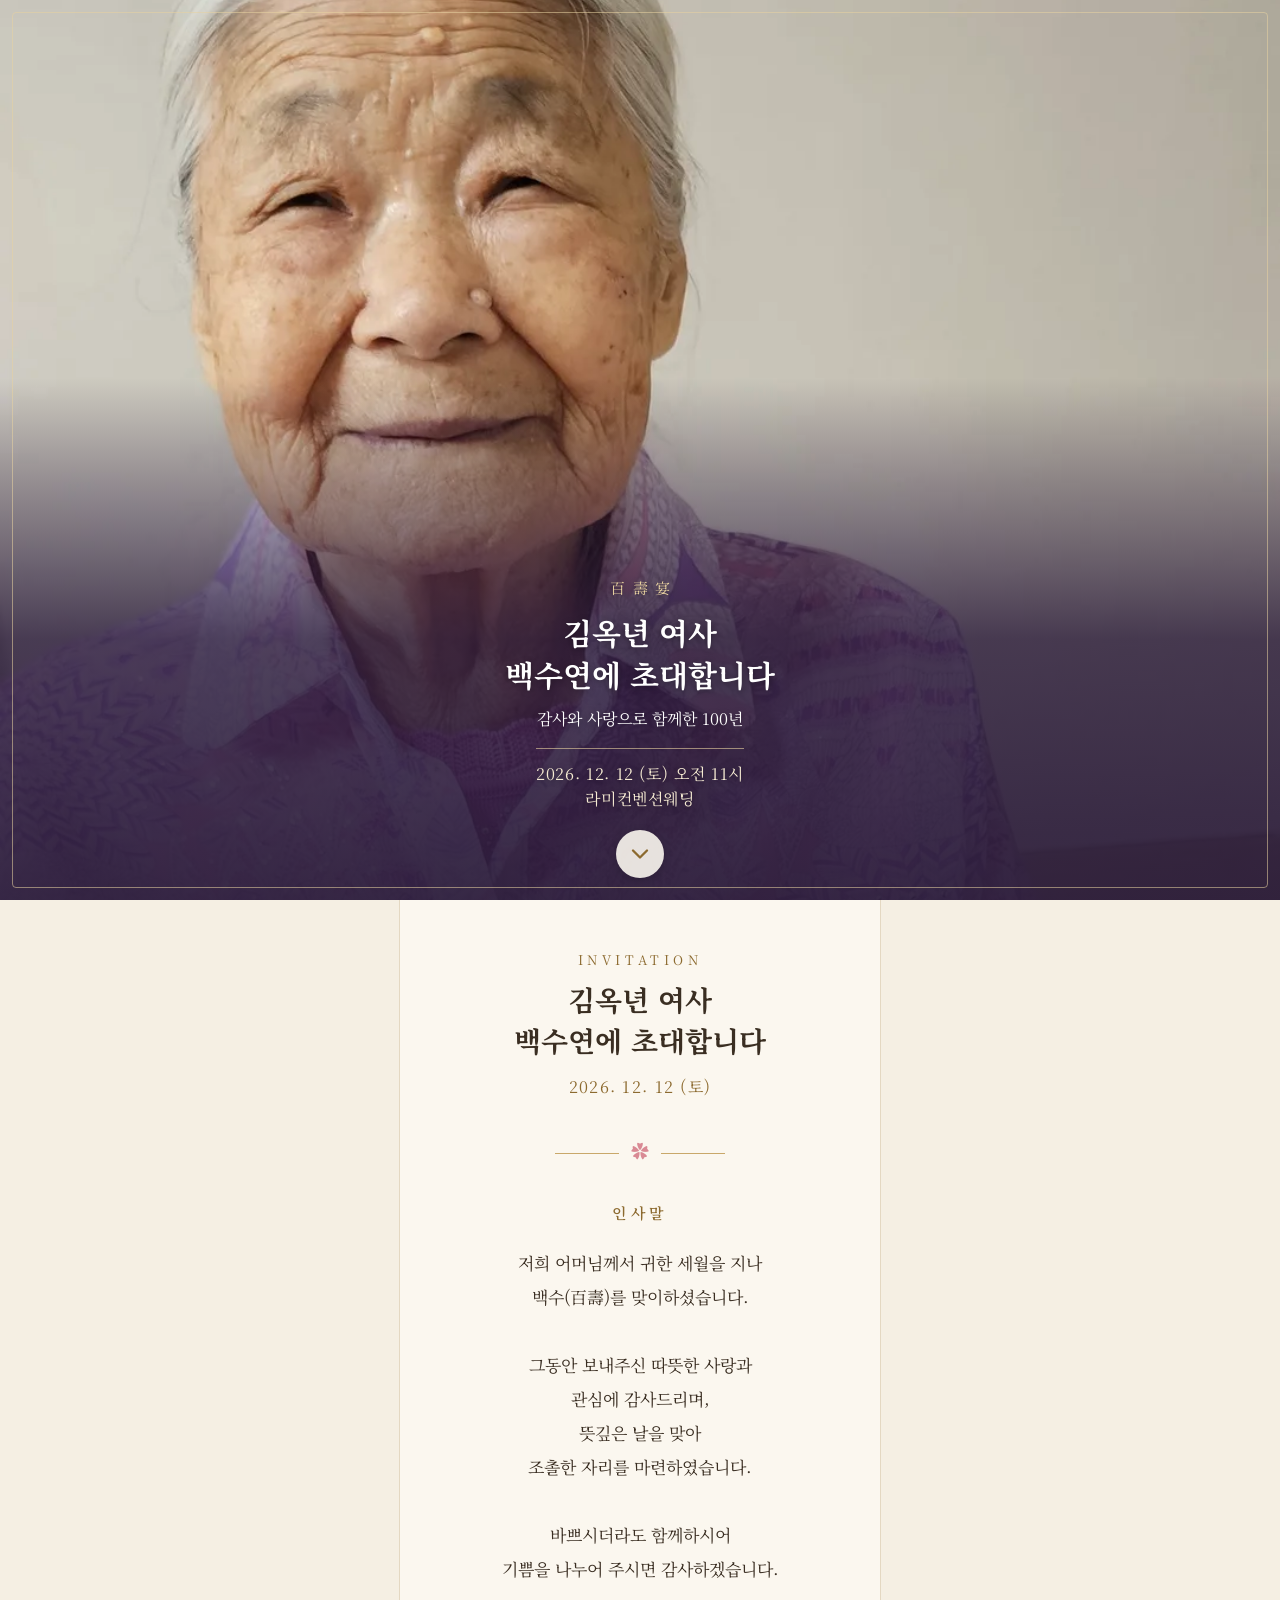
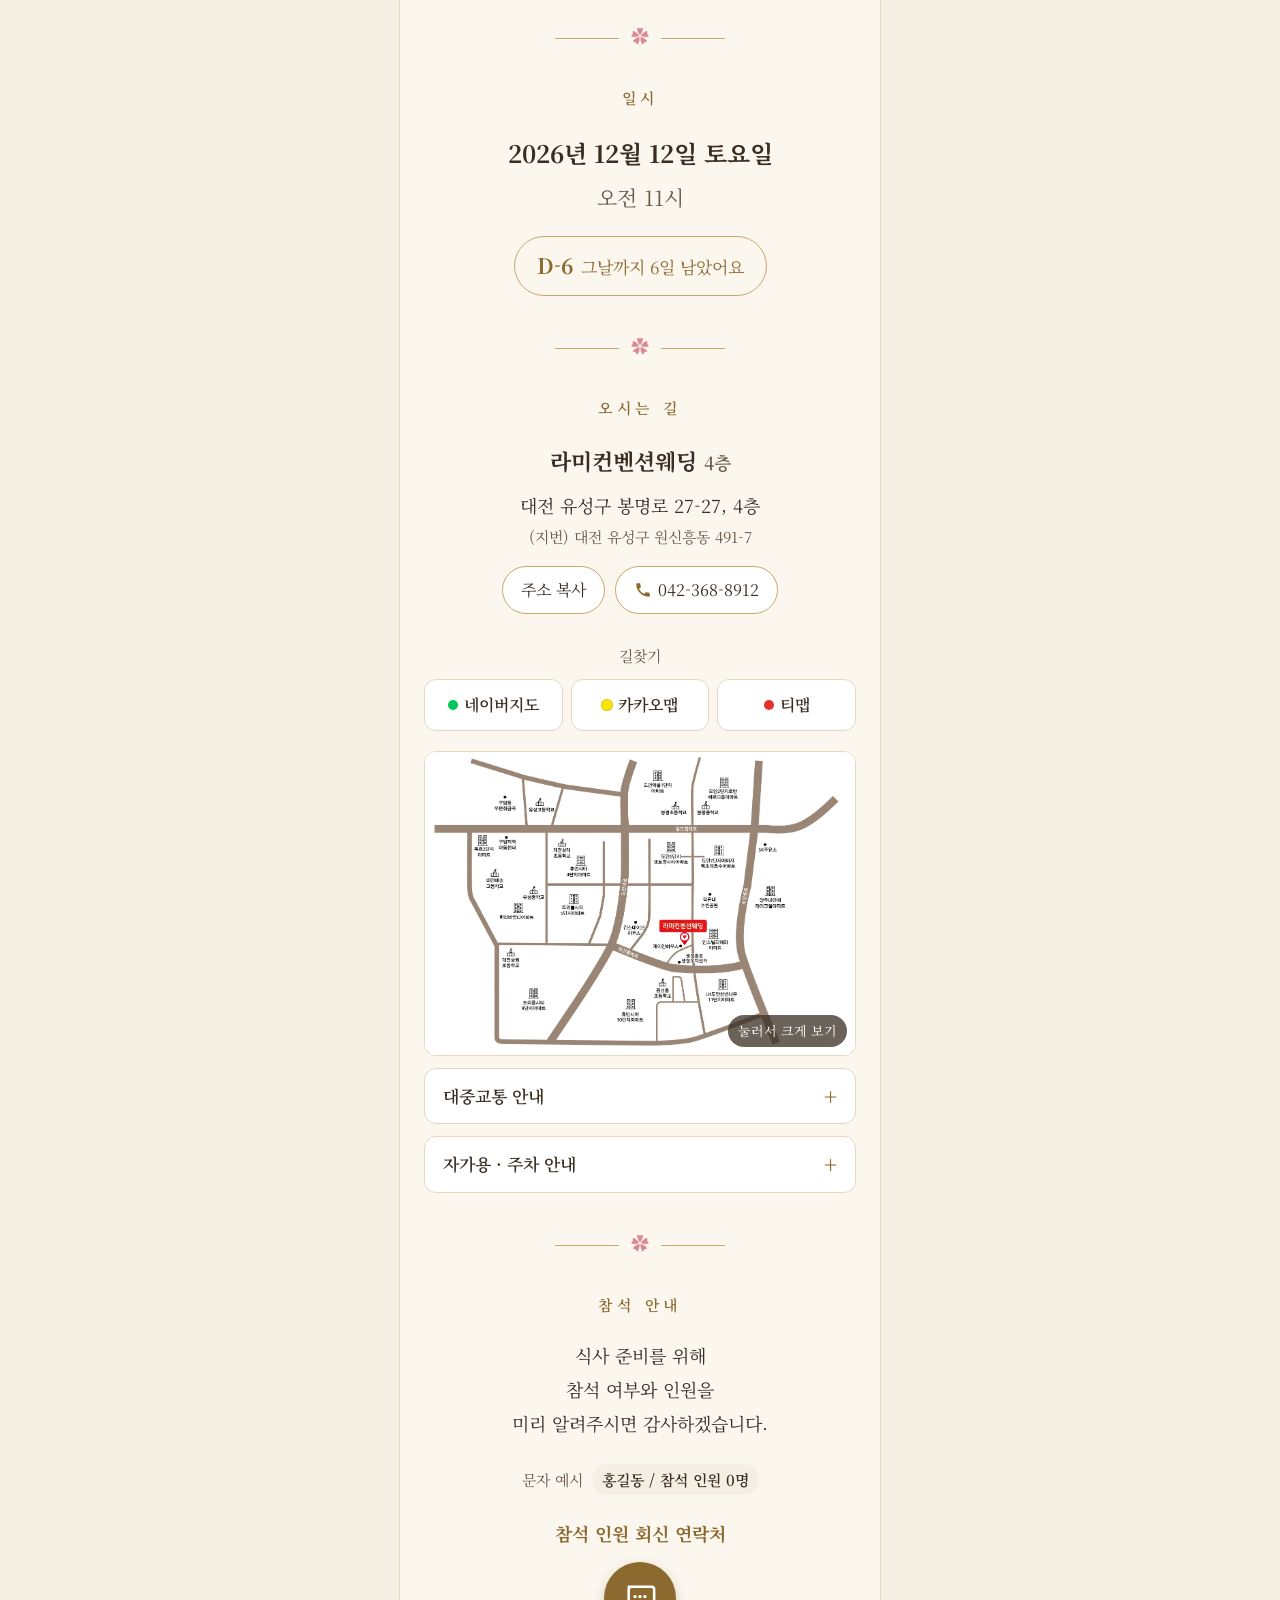
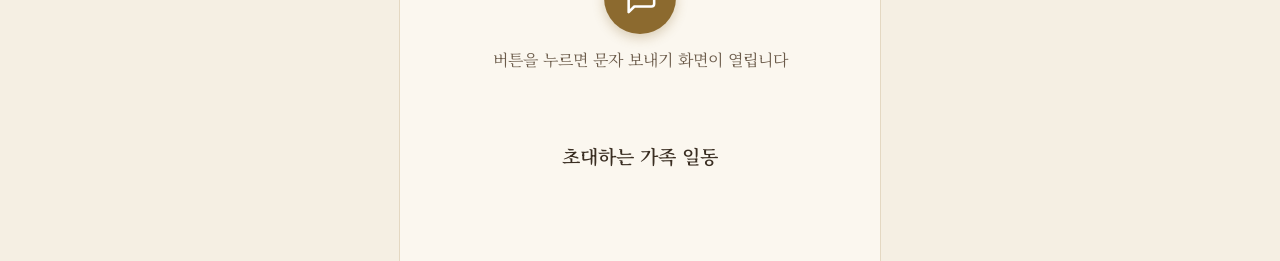
==== v2/index.html @ 25868d31 "V2(표지 교체판)를 v2/ 폴더에 독립 사본으로 추가 새 사진 표지(시안 A: 사진 전체 + 하단 글자), V2 전용 OG 썸네일. 루트(V1) 파일은 변경 없음.  Co-Aut" ====
<!doctype html>
<html lang="ko">
<head>
<meta charset="utf-8">
<meta name="viewport" content="width=device-width, initial-scale=1, viewport-fit=cover">
<title>김옥년 여사 백수연에 초대합니다</title>
<meta name="description" content="2026년 12월 12일(토) 오전 11시 · 대전 라미컨벤션웨딩">
<meta name="robots" content="noindex, nofollow">
<meta name="theme-color" content="#F5EFE3">
<meta property="og:type" content="website">
<meta property="og:title" content="김옥년 여사 백수연에 초대합니다">
<meta property="og:description" content="2026년 12월 12일(토) 오전 11시 · 대전 라미컨벤션웨딩">
<meta property="og:image" content="https://yjmmsk.github.io/Kim-100/v2/images/og.jpg">
<meta property="og:image:width" content="1200">
<meta property="og:image:height" content="630">
<meta property="og:url" content="https://yjmmsk.github.io/Kim-100/v2/">
<meta property="og:locale" content="ko_KR">
<meta name="twitter:card" content="summary_large_image">
<link rel="icon" type="image/png" href="images/favicon.png">
<link rel="apple-touch-icon" href="images/apple-touch-icon.png">
<link rel="preload" as="image" href="images/cover.webp" type="image/webp">
<link rel="preconnect" href="https://fonts.googleapis.com">
<link rel="preconnect" href="https://fonts.gstatic.com" crossorigin>
<link rel="stylesheet" href="https://fonts.googleapis.com/css2?family=Noto+Serif+KR:wght@400;600;700&display=swap">
<link rel="stylesheet" href="style.css?v=20261028v2a">
</head>
<body>

<header class="cover cover--a" aria-label="백수연 초대 표지">
  <div class="cover-photo">
    <picture>
      <source srcset="images/cover.webp" type="image/webp">
      <img class="cover-img" src="images/cover.jpg" width="1080" height="2100"
           alt="연보라 블라우스를 입고 환하게 웃고 계신 김옥년 여사">
    </picture>
  </div>
  <div class="cover-shade" aria-hidden="true"></div>
  <div class="cover-text">
    <p class="cover-eyebrow">百壽宴</p>
    <p class="cover-title">김옥년 여사<br>백수연에 초대합니다</p>
    <p class="cover-sub">감사와 사랑으로 함께한 100년</p>
    <p class="cover-date">2026. 12. 12 (토) 오전 11시<br>라미컨벤션웨딩</p>
  </div>
  <a class="scroll-hint" href="#main" aria-label="초대장 내용 보기">
    <svg viewBox="0 0 24 24" width="28" height="28" aria-hidden="true"><path d="M6 9l6 6 6-6" fill="none" stroke="currentColor" stroke-width="2" stroke-linecap="round" stroke-linejoin="round"/></svg>
  </a>
</header>

<main id="main" class="card">

  <section class="sec title-sec reveal">
    <p class="eyebrow">INVITATION</p>
    <h1>김옥년 여사<br>백수연에 초대합니다</h1>
    <p class="small-date">2026. 12. 12 (토)</p>
  </section>

  <div class="ornament" aria-hidden="true">✿</div>

  <section class="sec reveal" aria-labelledby="greet-h">
    <h2 id="greet-h" class="label">인사말</h2>
    <p class="greeting">
      저희 어머님께서 귀한 세월을 지나<br>
      백수(百壽)를 맞이하셨습니다.<br><br>
      그동안 보내주신 따뜻한 사랑과<br>
      관심에 감사드리며,<br>
      뜻깊은 날을 맞아<br>
      조촐한 자리를 마련하였습니다.<br><br>
      바쁘시더라도 함께하시어<br>
      기쁨을 나누어 주시면 감사하겠습니다.
    </p>
  </section>

  <div class="ornament" aria-hidden="true">✿</div>

  <section class="sec reveal" aria-labelledby="date-h">
    <h2 id="date-h" class="label">일시</h2>
    <p class="big-date">2026년 12월 12일 토요일</p>
    <p class="big-time">오전 11시</p>
    <p class="dday" id="dday" aria-live="polite"></p>
  </section>

  <div class="ornament" aria-hidden="true">✿</div>

  <section class="sec reveal" aria-labelledby="loc-h">
    <h2 id="loc-h" class="label">오시는 길</h2>
    <p class="venue">라미컨벤션웨딩 <span>4층</span></p>
    <p class="addr">대전 유성구 봉명로 27-27, 4층</p>
    <p class="addr-sub">(지번) 대전 유성구 원신흥동 491-7</p>
    <div class="row">
      <button type="button" class="chip" id="copy-addr">주소 복사</button>
      <a class="chip" href="tel:0423688912" aria-label="행사장 전화 042-368-8912">
        <svg viewBox="0 0 24 24" width="18" height="18" aria-hidden="true"><path d="M6.6 10.8a15.1 15.1 0 006.6 6.6l2.2-2.2a1 1 0 011-.25 11.4 11.4 0 003.6.57 1 1 0 011 1V20a1 1 0 01-1 1A17 17 0 013 4a1 1 0 011-1h3.5a1 1 0 011 1c0 1.25.2 2.45.57 3.57a1 1 0 01-.25 1l-2.2 2.2z" fill="currentColor"/></svg>
        042-368-8912
      </a>
    </div>

    <p class="sub-label">길찾기</p>
    <div class="maps">
      <a class="map-btn naver" href="https://map.naver.com/p/search/%EB%9D%BC%EB%AF%B8%EC%BB%A8%EB%B2%A4%EC%85%98%EC%9B%A8%EB%94%A9" target="_blank" rel="noopener">네이버지도</a>
      <a class="map-btn kakao" href="https://map.kakao.com/link/search/%EB%9D%BC%EB%AF%B8%EC%BB%A8%EB%B2%A4%EC%85%98%EC%9B%A8%EB%94%A9" target="_blank" rel="noopener">카카오맵</a>
      <a class="map-btn tmap" id="tmap" href="https://www.tmap.co.kr/" target="_blank" rel="noopener">티맵</a>
    </div>

    <a class="map-img" href="images/map.png" target="_blank" rel="noopener" aria-label="약도 크게 보기">
      <picture>
        <source srcset="images/map.webp" type="image/webp">
        <img src="images/map.png" width="1261" height="887" loading="lazy"
             alt="약도. 라미컨벤션웨딩은 원신흥북로와 도안대로 사이, 원신흥동 행정복지센터 위쪽, 인스빌리베라아파트 서쪽에 있습니다.">
      </picture>
      <span class="zoom-tip">눌러서 크게 보기</span>
    </a>

    <details class="acc">
      <summary>대중교통 안내</summary>
      <dl>
        <dt>지하철</dt>
        <dd>유성온천역 6번 출구 하차 후 택시(약 10분) 또는 114번 버스 → 신안인스빌리베라 하차</dd>
        <dt>버스</dt>
        <dd>114번: 신안인스빌리베라아파트 앞 하차</dd>
        <dd>급행3번: 신안인스빌리베라아파트 뒤편 하차 후 도안8단지와 11단지 사이로 걸어서 사거리에서 우회전</dd>
        <dt>건물 찾기</dt>
        <dd>1층에 투썸플레이스 카페가 있는 건물 4층</dd>
      </dl>
    </details>

    <details class="acc">
      <summary>자가용 · 주차 안내</summary>
      <dl>
        <dt>자가용</dt>
        <dd>유성IC에서 약 10분. 내비게이션에서 “라미컨벤션웨딩” 검색</dd>
        <dt>주차</dt>
        <dd>① 원신흥동 행정복지센터 주차장 (주말 무료, 평일 1일 3,600원)</dd>
        <dd>② 봉명우리 주차장 (봉명동 1048) · 셔틀버스 운영, 3시간 무료</dd>
        <dd>③ 건물 지하주차장 (협소)</dd>
        <dd>④ 홀 건물 앞 도로 지면 주차 가능</dd>
        <dd>⑤ 봉명서로 20번길 주택가 도로에 주차 후 천변 쪽 돌다리를 건너면 바로 웨딩홀</dd>
      </dl>
    </details>
  </section>

  <div class="ornament" aria-hidden="true">✿</div>

  <section class="sec reveal" aria-labelledby="rsvp-h">
    <h2 id="rsvp-h" class="label">참석 안내</h2>
    <p class="rsvp">식사 준비를 위해<br>참석 여부와 인원을<br>미리 알려주시면 감사하겠습니다.</p>
    <p class="sms-example">문자 예시 <span>홍길동 / 참석 인원 0명</span></p>
    <p class="sms-label">참석 인원 회신 연락처</p>
    <a class="sms" href="sms:01034196019" aria-label="문자 보내기 010-3419-6019">
      <svg viewBox="0 0 24 24" width="34" height="34" aria-hidden="true"><path d="M4 4h16a2 2 0 012 2v10a2 2 0 01-2 2H8l-4 4V6a2 2 0 012-2z" fill="none" stroke="currentColor" stroke-width="1.8" stroke-linejoin="round"/><circle cx="8.5" cy="11" r="1.2" fill="currentColor"/><circle cx="12" cy="11" r="1.2" fill="currentColor"/><circle cx="15.5" cy="11" r="1.2" fill="currentColor"/></svg>
    </a>
    <p class="sms-tip">버튼을 누르면 문자 보내기 화면이 열립니다</p>
  </section>

  <footer class="sec closing reveal">
    <p>초대하는 가족 일동</p>
  </footer>
</main>

<div class="toast" id="toast" role="status" aria-live="polite"></div>
<script src="main.js?v=20261028v2a"></script>
</body>
</html>
---- v2/style.css ----
:root {
  --paper: #F5EFE3;
  --card: #FBF7EF;
  --ink: #3A2E22;
  --muted: #6B5B4A;
  --gold: #8C6A2F;
  --gold-soft: #C9A86A;
  --line: #E4D8C2;
  --blossom: #D98A94;
}

* { box-sizing: border-box; }
html { scroll-behavior: smooth; -webkit-text-size-adjust: 100%; }
body {
  margin: 0;
  background: var(--paper);
  color: var(--ink);
  font-family: "Noto Serif KR", "Nanum Myeongjo", "AppleMyungjo", serif;
  font-size: 17px;
  line-height: 1.8;
  word-break: keep-all;
  overflow-wrap: break-word;
}
img { display: block; max-width: 100%; height: auto; }
a { color: inherit; }

/* 첫 화면(V2): 실사 사진을 화면 가득(cover), 기준점은 얼굴. 글자는 HTML로 사진 위에 올림
   높이는 처음 열린 화면 높이(--cover-h)로 고정해 인앱 브라우저 바가 숨어도 움직이지 않게 함 */
.cover {
  position: relative;
  height: 100vh;
  height: 100svh;
  height: var(--cover-h, 100svh);
  overflow: hidden;
  background: #2B2038;
}
.cover-photo, .cover-photo picture, .cover-img { position: absolute; inset: 0; width: 100%; height: 100%; }
.cover-img { object-fit: cover; object-position: 33% 18%; }
.cover::after {
  content: ""; position: absolute; inset: 12px; pointer-events: none;
  border: 1px solid rgba(232, 210, 160, 0.55); border-radius: 4px;
}
.cover-text { position: absolute; left: 0; right: 0; padding: 0 28px; text-align: center; }
.cover-text p { margin: 0; }
.cover-eyebrow { font-size: 15px; letter-spacing: 0.5em; padding-left: 0.5em; }
.cover-title { margin-top: 10px !important; font-size: 30px; line-height: 1.4; font-weight: 700; }
.cover-sub { margin-top: 10px !important; font-size: 16px; }
.cover-date {
  margin-top: 14px !important; padding-top: 12px;
  font-size: 16px; line-height: 1.6; letter-spacing: 0.04em;
  border-top: 1px solid currentColor; border-top-color: rgba(232, 210, 160, 0.6);
  display: inline-block; min-width: 200px;
}

/* 시안 A: 글자 하단, 보랏빛 그라데이션 위 흰 글씨 */
.cover--a .cover-shade {
  position: absolute; left: 0; right: 0; bottom: 0; height: 58%;
  background: linear-gradient(to top, rgba(43, 28, 58, 0.94) 0%, rgba(43, 28, 58, 0.82) 50%, rgba(43, 28, 58, 0.35) 80%, rgba(43, 28, 58, 0) 100%);
}
.cover--a .cover-text { bottom: calc(86px + env(safe-area-inset-bottom)); color: #fff; text-shadow: 0 1px 6px rgba(0, 0, 0, 0.35); }
.cover--a .cover-eyebrow { color: #E8D2A0; }
.cover--a .cover-date { color: #F6EBD3; }

/* 시안 B: 글자 상단(미색 바탕), 사진은 그 아래 남은 공간을 채움 */
.cover--b { display: flex; flex-direction: column; background: var(--paper); }
.cover--b .cover-text { position: relative; order: -1; flex: none; padding-top: calc(40px + env(safe-area-inset-top)); padding-bottom: 18px; color: var(--ink); }
.cover--b .cover-photo { position: relative; flex: 1; min-height: 0; }
.cover--b .cover-img { object-position: 33% 12%; }
.cover--b .cover-shade { display: none; }
.cover--b .cover-photo::before {
  content: ""; position: absolute; left: 0; right: 0; top: 0; height: 90px; z-index: 1;
  background: linear-gradient(to bottom, var(--paper), rgba(245, 239, 227, 0));
}
.cover--b .cover-eyebrow { color: var(--gold); }
.cover--b .cover-date { color: var(--gold); border-top-color: var(--gold-soft); }
.cover--b::after { border-color: rgba(140, 106, 47, 0.45); }

.scroll-hint {
  position: absolute; left: 50%; bottom: calc(22px + env(safe-area-inset-bottom));
  margin-left: -24px;
  width: 48px; height: 48px;
  display: grid; place-items: center;
  border-radius: 50%;
  background: rgba(251, 247, 239, 0.9);
  color: var(--gold);
  box-shadow: 0 2px 8px rgba(0, 0, 0, 0.2);
  animation: bob 2s ease-in-out infinite;
}
@keyframes bob { 50% { transform: translateY(6px); } }

/* 본문 */
.card {
  max-width: 480px;
  margin: 0 auto;
  background: var(--card);
  padding: 8px 24px calc(48px + env(safe-area-inset-bottom));
  box-shadow: 0 0 0 1px var(--line);
}
.sec { padding: 40px 0; text-align: center; }
.eyebrow { margin: 0 0 8px; letter-spacing: 0.35em; font-size: 13px; color: var(--gold); }
h1 { margin: 0; font-size: 28px; line-height: 1.45; font-weight: 700; }
.small-date { margin: 12px 0 0; font-size: 16px; color: var(--gold); letter-spacing: 0.08em; }
.label {
  margin: 0 0 20px;
  font-size: 15px;
  font-weight: 600;
  letter-spacing: 0.3em;
  color: var(--gold);
}
.ornament { text-align: center; color: var(--blossom); font-size: 18px; line-height: 1; }
.ornament::before, .ornament::after {
  content: ""; display: inline-block; width: 64px; height: 1px;
  background: var(--gold-soft); vertical-align: middle; margin: 0 12px;
}
.greeting { margin: 0; font-size: 17px; line-height: 2; }

.big-date { margin: 0; font-size: 24px; font-weight: 700; }
.big-time { margin: 4px 0 20px; font-size: 21px; color: var(--muted); }
.dday {
  display: inline-block;
  margin: 0;
  padding: 10px 22px;
  border: 1.5px solid var(--gold-soft);
  border-radius: 999px;
  font-size: 17px;
  color: var(--gold);
  min-height: 1.8em;
}
.dday:empty { display: none; }
.dday b { font-size: 21px; margin-right: 8px; }

.venue { margin: 0; font-size: 22px; font-weight: 700; }
.venue span { font-size: 18px; font-weight: 600; color: var(--muted); }
.addr { margin: 8px 0 0; font-size: 18px; }
.addr-sub { margin: 2px 0 0; font-size: 15px; color: var(--muted); }
.row { display: flex; gap: 10px; justify-content: center; flex-wrap: wrap; margin-top: 16px; }
.chip {
  display: inline-flex; align-items: center; gap: 6px;
  min-height: 48px; padding: 0 18px;
  border: 1.5px solid var(--gold-soft); border-radius: 999px;
  background: #fff; color: var(--ink);
  font: inherit; font-size: 16px; text-decoration: none; cursor: pointer;
}
.chip svg { color: var(--gold); }
.sub-label { margin: 28px 0 10px; font-size: 15px; color: var(--muted); }
.maps { display: grid; grid-template-columns: repeat(3, 1fr); gap: 8px; }
.map-btn {
  display: flex; align-items: center; justify-content: center;
  min-height: 52px; border-radius: 12px;
  font-size: 16px; font-weight: 600; text-decoration: none;
  border: 1.5px solid var(--line); background: #fff;
}
.map-btn::before { content: ""; width: 10px; height: 10px; border-radius: 50%; margin-right: 6px; }
.map-btn.naver::before { background: #03C75A; }
.map-btn.kakao::before { background: #FEE500; box-shadow: 0 0 0 1px #d8c300; }
.map-btn.tmap::before { background: #E6302B; }

.map-img {
  position: relative; display: block; margin-top: 20px;
  border: 1px solid var(--line); border-radius: 12px; overflow: hidden; background: #fff;
}
.zoom-tip {
  position: absolute; right: 8px; bottom: 8px;
  padding: 4px 10px; border-radius: 999px;
  background: rgba(58, 46, 34, 0.75); color: #fff; font-size: 13px;
}

.acc {
  margin-top: 12px; text-align: left;
  border: 1px solid var(--line); border-radius: 12px; background: #fff;
}
.acc summary {
  list-style: none; cursor: pointer;
  min-height: 52px; padding: 12px 44px 12px 18px; position: relative;
  font-size: 17px; font-weight: 600;
}
.acc summary::-webkit-details-marker { display: none; }
.acc summary::after {
  content: "+"; position: absolute; right: 18px; top: 50%;
  transform: translateY(-50%); font-size: 22px; color: var(--gold);
}
.acc[open] summary::after { content: "−"; }
.acc dl { margin: 0; padding: 0 18px 16px; }
.acc dt { margin-top: 12px; font-weight: 700; color: var(--gold); font-size: 16px; }
.acc dd { margin: 4px 0 0; font-size: 16px; line-height: 1.7; }

.rsvp { margin: 0 0 24px; font-size: 18px; line-height: 1.9; }
.sms {
  display: inline-grid; place-items: center;
  width: 72px; height: 72px; border-radius: 50%;
  background: var(--gold); color: #fff;
  box-shadow: 0 4px 12px rgba(140, 106, 47, 0.3);
}
.sms-label { margin: 0 0 12px; font-size: 18px; font-weight: 700; color: var(--gold); }
.sms-tip { margin: 12px 0 0; font-size: 16px; color: var(--muted); }
.sms-example { margin: 0 0 22px; font-size: 15px; color: var(--muted); }
.sms-example span {
  display: inline-block; margin-left: 4px; padding: 2px 10px;
  border-radius: 999px; background: var(--paper);
  color: var(--ink); font-weight: 600;
}
.sms:active, .chip:active, .map-btn:active { transform: scale(0.97); }

.closing { padding-top: 24px; }
.closing p { margin: 0; font-size: 19px; font-weight: 600; }

a:focus-visible, button:focus-visible, summary:focus-visible { outline: 3px solid var(--gold); outline-offset: 3px; }

.toast {
  position: fixed; left: 50%; bottom: calc(24px + env(safe-area-inset-bottom));
  transform: translate(-50%, 20px);
  padding: 10px 20px; border-radius: 999px;
  background: rgba(58, 46, 34, 0.9); color: #fff; font-size: 15px;
  opacity: 0; pointer-events: none; transition: opacity .25s, transform .25s;
}
.toast.show { opacity: 1; transform: translate(-50%, 0); }

.js .reveal { opacity: 0; transform: translateY(16px); transition: opacity .8s ease, transform .8s ease; }
.js .reveal.in { opacity: 1; transform: none; }

@media (prefers-reduced-motion: reduce) {
  html { scroll-behavior: auto; }
  .scroll-hint { animation: none; }
  .js .reveal { opacity: 1; transform: none; transition: none; }
}
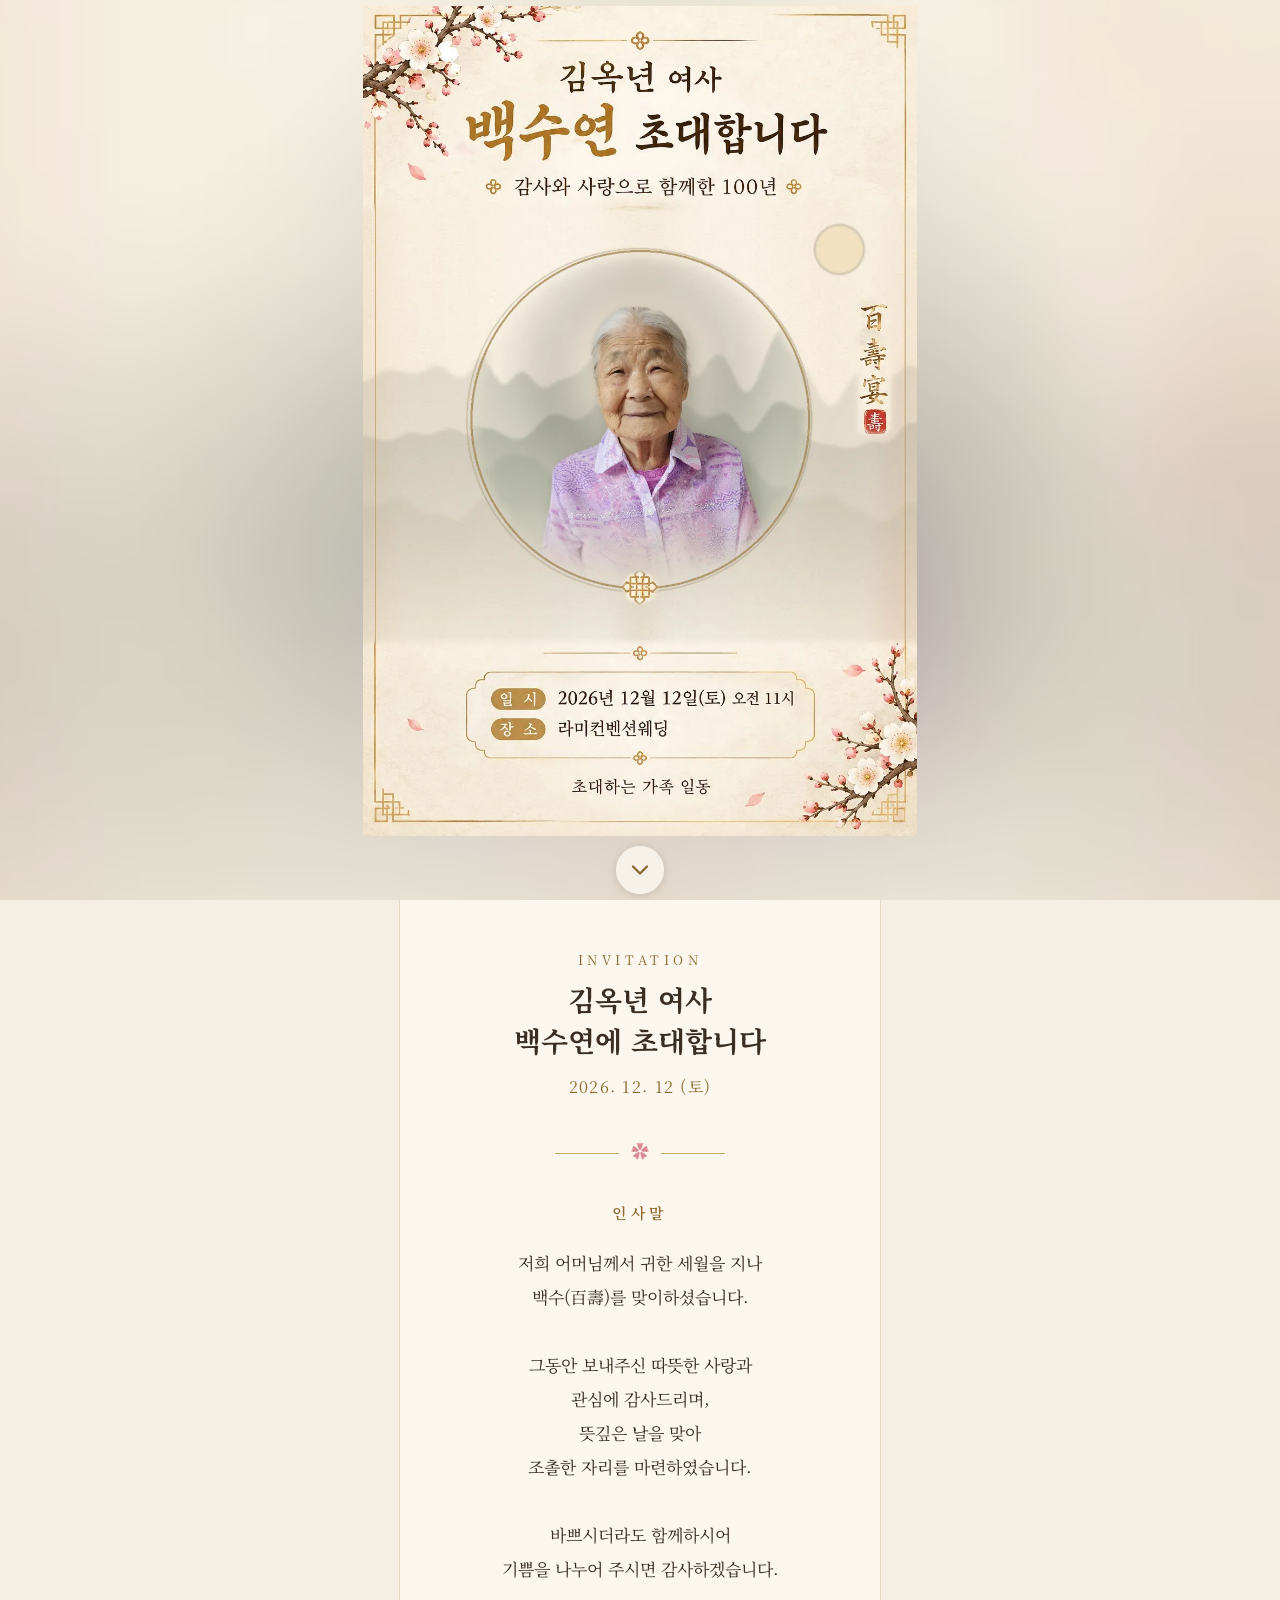
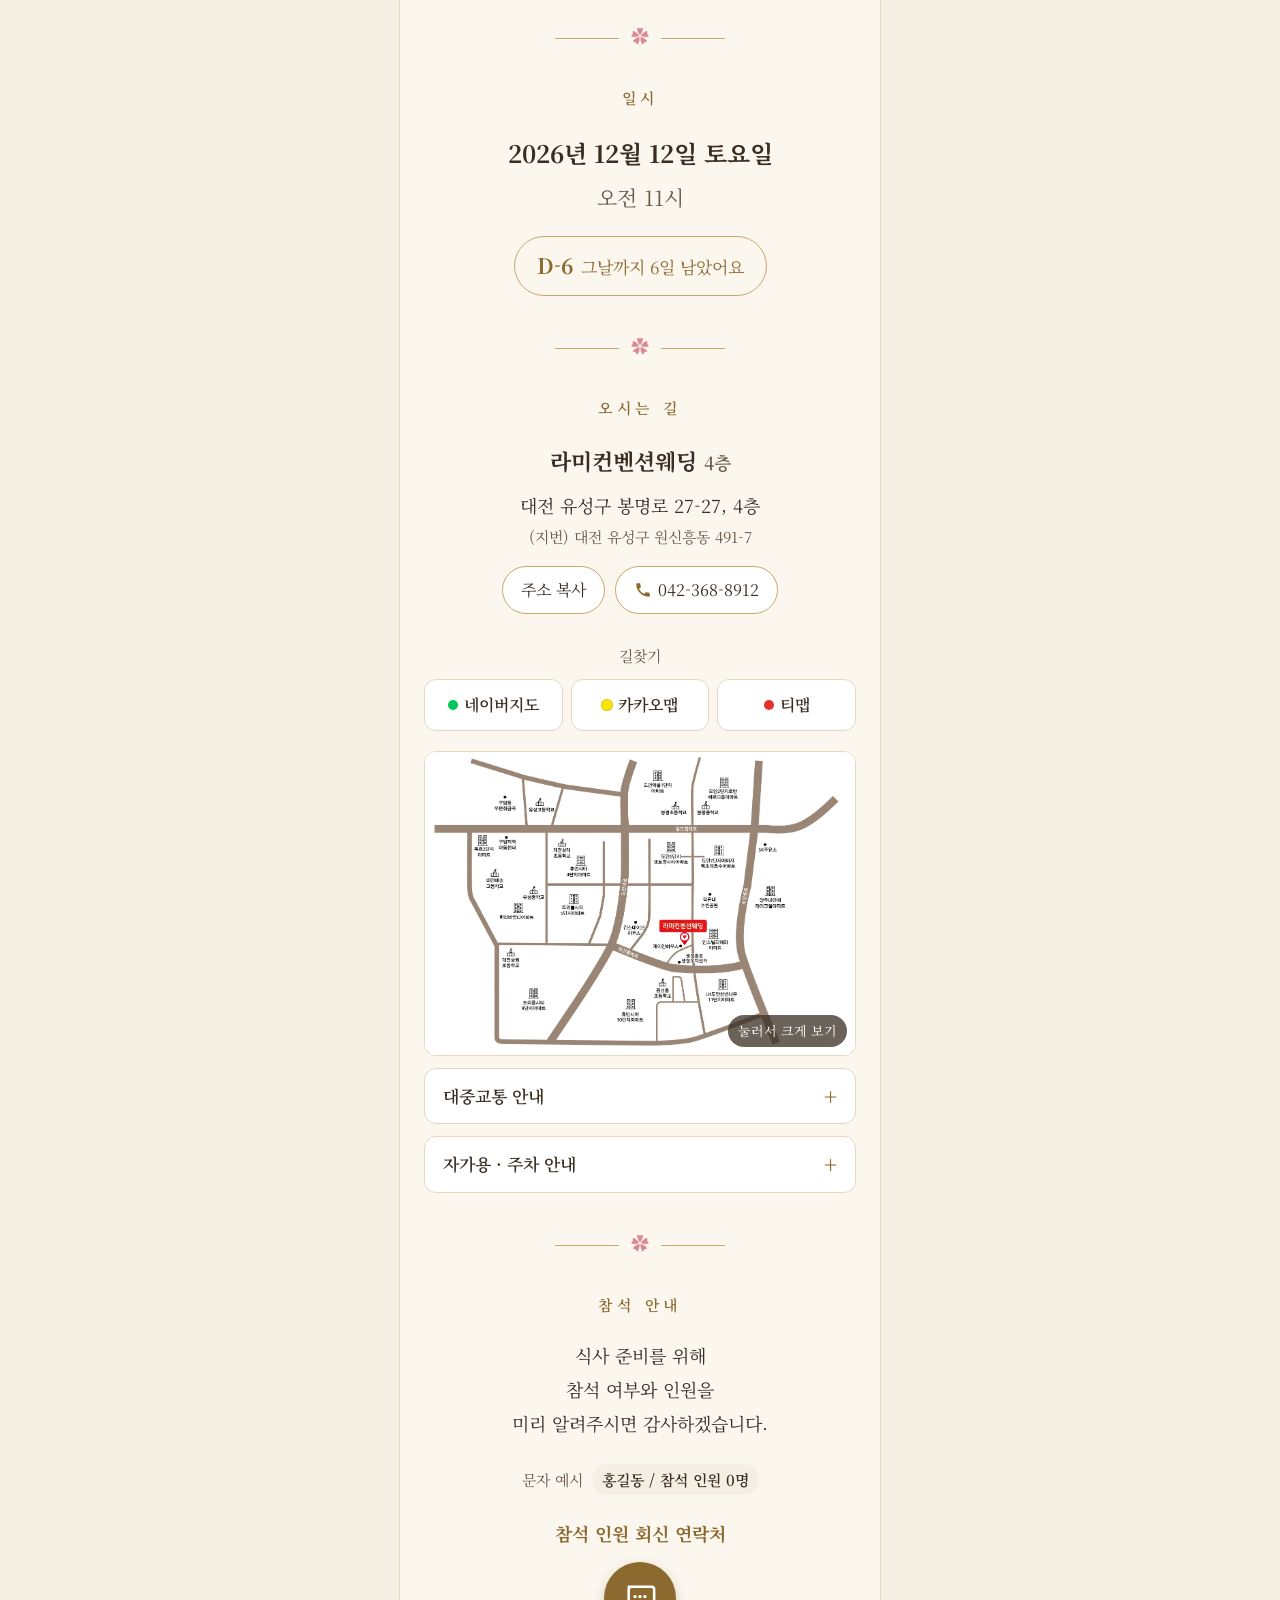
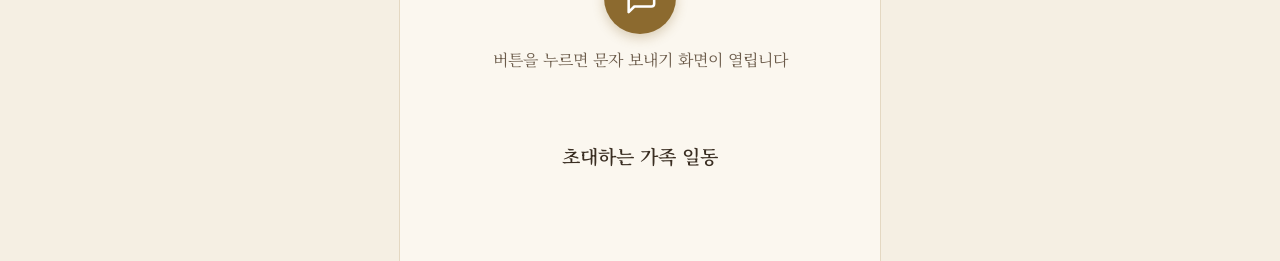
==== commit 0a35f827: "V2 표지를 배경 제거 + V1 포스터 스타일 합성 이미지로 교체 새 사진의 배경을 지우고 V1 포스터 틀(제목·매화·테두리·일시 상자)에 수묵 산 배경 원형 액자로 합성. 표지 " ====
--- a/v2/index.html
+++ b/v2/index.html
@@ -22,25 +22,17 @@
 <link rel="preconnect" href="https://fonts.googleapis.com">
 <link rel="preconnect" href="https://fonts.gstatic.com" crossorigin>
 <link rel="stylesheet" href="https://fonts.googleapis.com/css2?family=Noto+Serif+KR:wght@400;600;700&display=swap">
-<link rel="stylesheet" href="style.css?v=20261028v2a">
+<link rel="stylesheet" href="style.css?v=20261028v2b">
 </head>
 <body>
 
-<header class="cover cover--a" aria-label="백수연 초대 표지">
-  <div class="cover-photo">
-    <picture>
-      <source srcset="images/cover.webp" type="image/webp">
-      <img class="cover-img" src="images/cover.jpg" width="1080" height="2100"
-           alt="연보라 블라우스를 입고 환하게 웃고 계신 김옥년 여사">
-    </picture>
-  </div>
-  <div class="cover-shade" aria-hidden="true"></div>
-  <div class="cover-text">
-    <p class="cover-eyebrow">百壽宴</p>
-    <p class="cover-title">김옥년 여사<br>백수연에 초대합니다</p>
-    <p class="cover-sub">감사와 사랑으로 함께한 100년</p>
-    <p class="cover-date">2026. 12. 12 (토) 오전 11시<br>라미컨벤션웨딩</p>
-  </div>
+<header class="cover" aria-label="백수연 초대 포스터">
+  <div class="cover-bg" aria-hidden="true"></div>
+  <picture>
+    <source srcset="images/cover.webp" type="image/webp">
+    <img class="cover-img" src="images/cover.jpg" width="1024" height="1536"
+         alt="김옥년 여사 백수연 초대합니다. 감사와 사랑으로 함께한 100년. 연보라 블라우스를 입고 웃고 계신 김옥년 여사 사진. 2026년 12월 12일 토요일 오전 11시, 라미컨벤션웨딩. 초대하는 가족 일동.">
+  </picture>
   <a class="scroll-hint" href="#main" aria-label="초대장 내용 보기">
     <svg viewBox="0 0 24 24" width="28" height="28" aria-hidden="true"><path d="M6 9l6 6 6-6" fill="none" stroke="currentColor" stroke-width="2" stroke-linecap="round" stroke-linejoin="round"/></svg>
   </a>
@@ -157,6 +149,6 @@
 </main>
 
 <div class="toast" id="toast" role="status" aria-live="polite"></div>
-<script src="main.js?v=20261028v2a"></script>
+<script src="main.js?v=20261028v2b"></script>
 </body>
 </html>
--- a/v2/style.css
+++ b/v2/style.css
@@ -24,7 +24,7 @@
 img { display: block; max-width: 100%; height: auto; }
 a { color: inherit; }
 
-/* 첫 화면(V2): 실사 사진을 화면 가득(cover), 기준점은 얼굴. 글자는 HTML로 사진 위에 올림
+/* 첫 화면: 포스터 내용은 잘리지 않게 contain, 빈 공간은 흐린 포스터로 채움
    높이는 처음 열린 화면 높이(--cover-h)로 고정해 인앱 브라우저 바가 숨어도 움직이지 않게 함 */
 .cover {
   position: relative;
@@ -32,58 +32,38 @@
   height: 100svh;
   height: var(--cover-h, 100svh);
   overflow: hidden;
-  background: #2B2038;
-}
-.cover-photo, .cover-photo picture, .cover-img { position: absolute; inset: 0; width: 100%; height: 100%; }
-.cover-img { object-fit: cover; object-position: 33% 18%; }
-.cover::after {
-  content: ""; position: absolute; inset: 12px; pointer-events: none;
-  border: 1px solid rgba(232, 210, 160, 0.55); border-radius: 4px;
-}
-.cover-text { position: absolute; left: 0; right: 0; padding: 0 28px; text-align: center; }
-.cover-text p { margin: 0; }
-.cover-eyebrow { font-size: 15px; letter-spacing: 0.5em; padding-left: 0.5em; }
-.cover-title { margin-top: 10px !important; font-size: 30px; line-height: 1.4; font-weight: 700; }
-.cover-sub { margin-top: 10px !important; font-size: 16px; }
-.cover-date {
-  margin-top: 14px !important; padding-top: 12px;
-  font-size: 16px; line-height: 1.6; letter-spacing: 0.04em;
-  border-top: 1px solid currentColor; border-top-color: rgba(232, 210, 160, 0.6);
-  display: inline-block; min-width: 200px;
-}
-
-/* 시안 A: 글자 하단, 보랏빛 그라데이션 위 흰 글씨 */
-.cover--a .cover-shade {
-  position: absolute; left: 0; right: 0; bottom: 0; height: 58%;
-  background: linear-gradient(to top, rgba(43, 28, 58, 0.94) 0%, rgba(43, 28, 58, 0.82) 50%, rgba(43, 28, 58, 0.35) 80%, rgba(43, 28, 58, 0) 100%);
-}
-.cover--a .cover-text { bottom: calc(86px + env(safe-area-inset-bottom)); color: #fff; text-shadow: 0 1px 6px rgba(0, 0, 0, 0.35); }
-.cover--a .cover-eyebrow { color: #E8D2A0; }
-.cover--a .cover-date { color: #F6EBD3; }
-
-/* 시안 B: 글자 상단(미색 바탕), 사진은 그 아래 남은 공간을 채움 */
-.cover--b { display: flex; flex-direction: column; background: var(--paper); }
-.cover--b .cover-text { position: relative; order: -1; flex: none; padding-top: calc(40px + env(safe-area-inset-top)); padding-bottom: 18px; color: var(--ink); }
-.cover--b .cover-photo { position: relative; flex: 1; min-height: 0; }
-.cover--b .cover-img { object-position: 33% 12%; }
-.cover--b .cover-shade { display: none; }
-.cover--b .cover-photo::before {
-  content: ""; position: absolute; left: 0; right: 0; top: 0; height: 90px; z-index: 1;
-  background: linear-gradient(to bottom, var(--paper), rgba(245, 239, 227, 0));
-}
-.cover--b .cover-eyebrow { color: var(--gold); }
-.cover--b .cover-date { color: var(--gold); border-top-color: var(--gold-soft); }
-.cover--b::after { border-color: rgba(140, 106, 47, 0.45); }
-
+  display: flex;
+  flex-direction: column;
+  align-items: center;
+  justify-content: center;
+  gap: 10px;
+  padding-bottom: env(safe-area-inset-bottom);
+  background: var(--paper);
+}
+.cover-bg {
+  position: absolute;
+  inset: -40px;
+  background: url("images/cover-blur.jpg") center / cover no-repeat;
+  filter: blur(14px) saturate(0.9);
+  opacity: 0.85;
+}
+.cover picture { position: relative; display: block; width: 100%; max-width: 560px; }
+.cover-img {
+  width: 100%;
+  height: auto;
+  /* 화살표 자리(약 70px)를 빼고 남는 높이 안에 포스터 전체가 들어가게 함 */
+  max-height: calc(var(--cover-h, 100svh) - 70px);
+  object-fit: contain;
+}
 .scroll-hint {
-  position: absolute; left: 50%; bottom: calc(22px + env(safe-area-inset-bottom));
-  margin-left: -24px;
+  position: relative;
+  flex: none;
   width: 48px; height: 48px;
   display: grid; place-items: center;
   border-radius: 50%;
-  background: rgba(251, 247, 239, 0.9);
+  background: rgba(251, 247, 239, 0.85);
   color: var(--gold);
-  box-shadow: 0 2px 8px rgba(0, 0, 0, 0.2);
+  box-shadow: 0 2px 8px rgba(58, 46, 34, 0.15);
   animation: bob 2s ease-in-out infinite;
 }
 @keyframes bob { 50% { transform: translateY(6px); } }
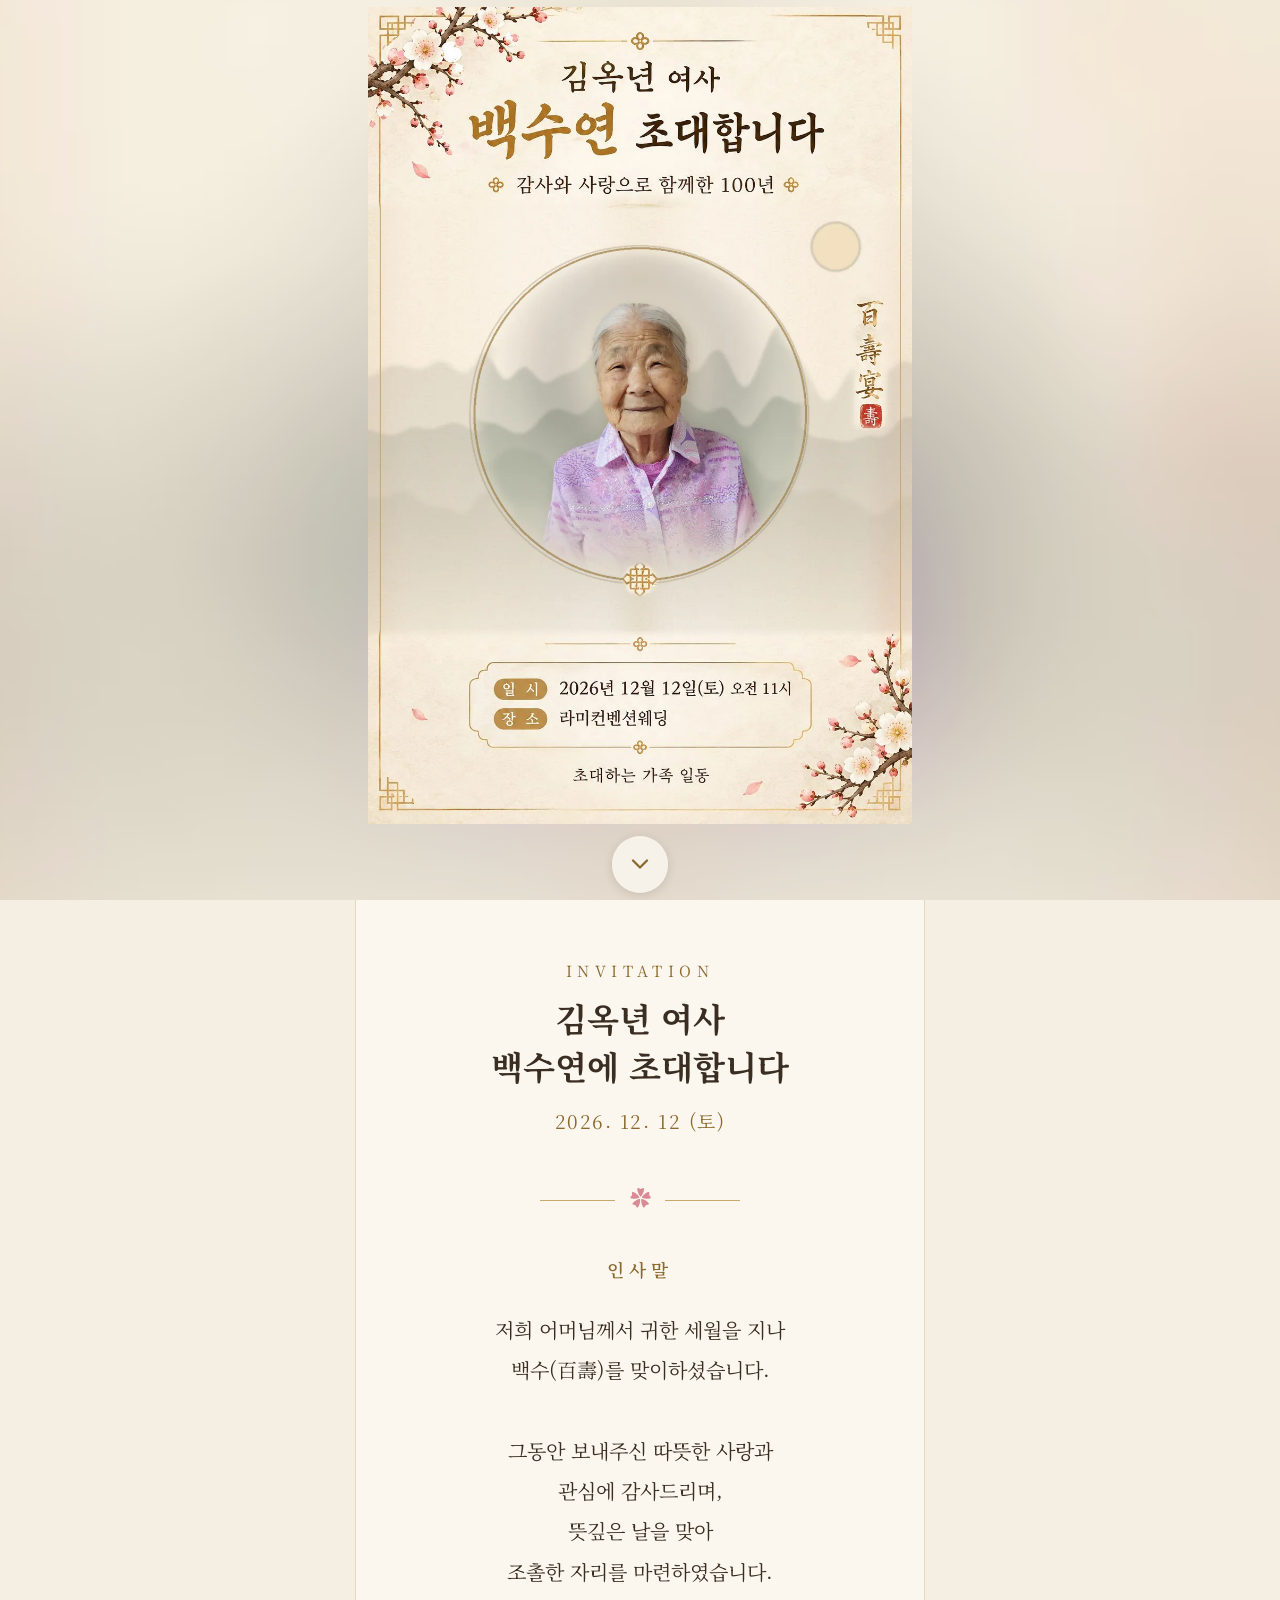
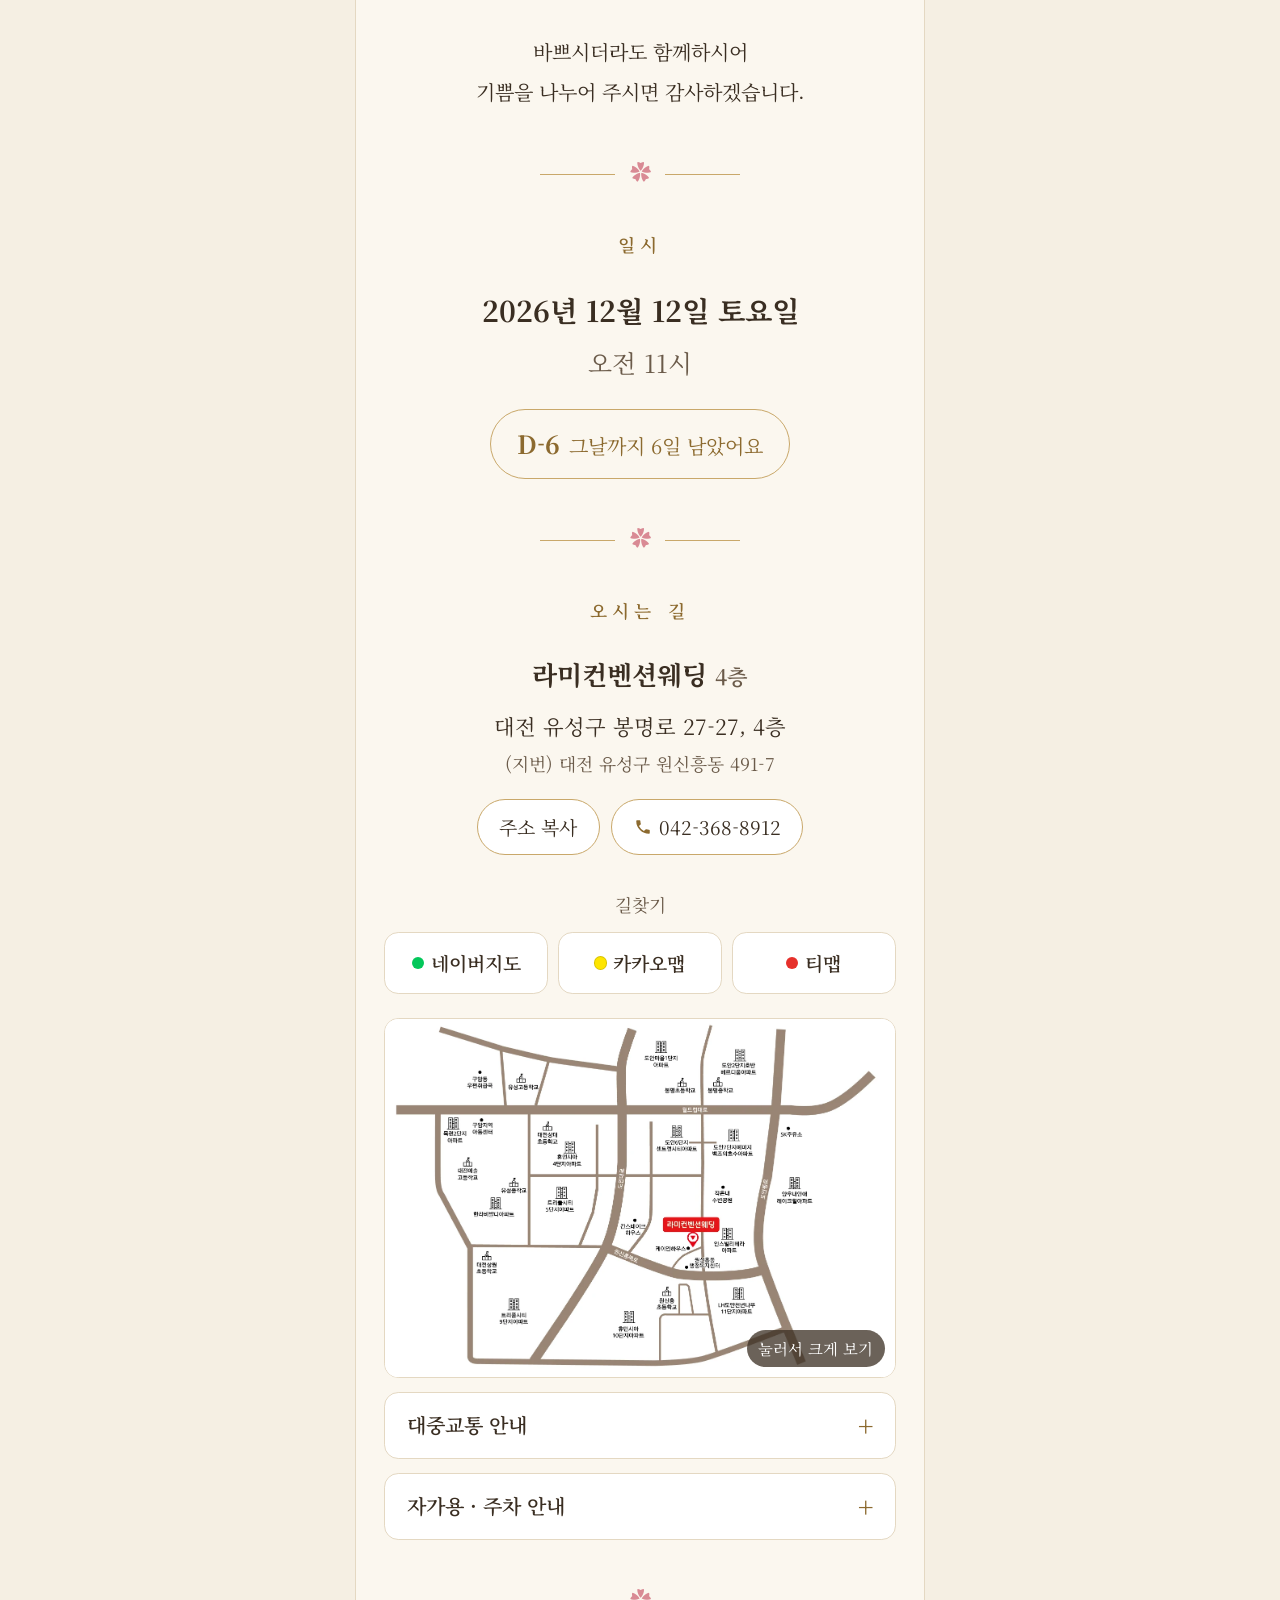
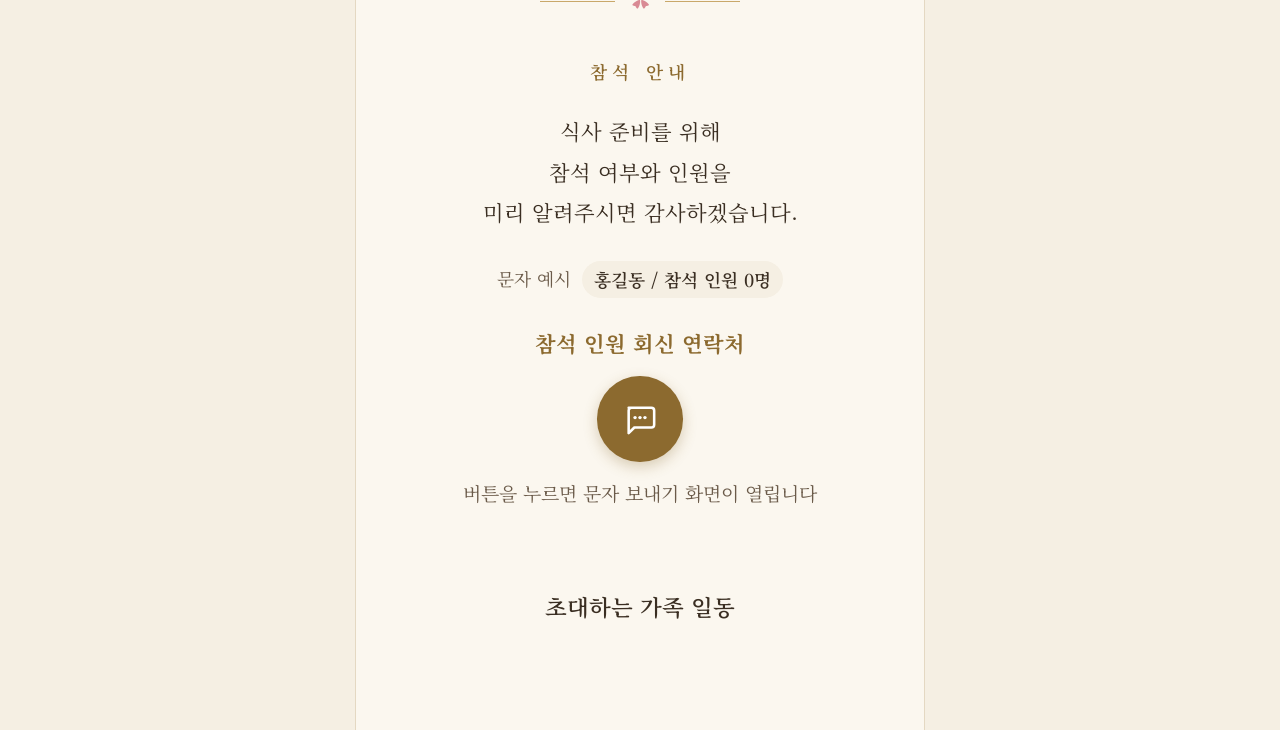
==== commit e359e4fa: "전 버전 아이패드·맥 화면 폭 자동 맞춤(화면 배율 --ui) 휴대폰(폭 400px 안팎)은 기존과 픽셀 단위로 동일  Co-Authored-By: Claude Opus 5.5 <" ====
--- a/v2/index.html
+++ b/v2/index.html
@@ -22,7 +22,7 @@
 <link rel="preconnect" href="https://fonts.googleapis.com">
 <link rel="preconnect" href="https://fonts.gstatic.com" crossorigin>
 <link rel="stylesheet" href="https://fonts.googleapis.com/css2?family=Noto+Serif+KR:wght@400;600;700&display=swap">
-<link rel="stylesheet" href="style.css?v=20261028v2b">
+<link rel="stylesheet" href="style.css?v=20261028v2w">
 </head>
 <body>
 
@@ -149,6 +149,6 @@
 </main>
 
 <div class="toast" id="toast" role="status" aria-live="polite"></div>
-<script src="main.js?v=20261028v2b"></script>
+<script src="main.js?v=20261028v2w"></script>
 </body>
 </html>
--- a/v2/style.css
+++ b/v2/style.css
@@ -1,4 +1,6 @@
 :root {
+  /* 화면 배율: 휴대폰 1, 아이패드·맥 등 큰 화면에서 최대 1.5배 (main.js가 계산) */
+  --ui: 1;
   --paper: #F5EFE3;
   --card: #FBF7EF;
   --ink: #3A2E22;
@@ -16,7 +18,7 @@
   background: var(--paper);
   color: var(--ink);
   font-family: "Noto Serif KR", "Nanum Myeongjo", "AppleMyungjo", serif;
-  font-size: 17px;
+  font-size: calc(17px * var(--ui));
   line-height: 1.8;
   word-break: keep-all;
   overflow-wrap: break-word;
@@ -36,7 +38,7 @@
   flex-direction: column;
   align-items: center;
   justify-content: center;
-  gap: 10px;
+  gap: calc(10px * var(--ui));
   padding-bottom: env(safe-area-inset-bottom);
   background: var(--paper);
 }
@@ -44,158 +46,158 @@
   position: absolute;
   inset: -40px;
   background: url("images/cover-blur.jpg") center / cover no-repeat;
-  filter: blur(14px) saturate(0.9);
+  filter: blur(calc(14px * var(--ui))) saturate(0.9);
   opacity: 0.85;
 }
-.cover picture { position: relative; display: block; width: 100%; max-width: 560px; }
+.cover picture { position: relative; display: block; width: 100%; max-width: calc(560px * var(--ui)); }
 .cover-img {
   width: 100%;
   height: auto;
-  /* 화살표 자리(약 70px)를 빼고 남는 높이 안에 포스터 전체가 들어가게 함 */
-  max-height: calc(var(--cover-h, 100svh) - 70px);
+  /* 화살표 자리(약 calc(70px * var(--ui)))를 빼고 남는 높이 안에 포스터 전체가 들어가게 함 */
+  max-height: calc(var(--cover-h, 100svh) - calc(70px * var(--ui)));
   object-fit: contain;
 }
 .scroll-hint {
   position: relative;
   flex: none;
-  width: 48px; height: 48px;
+  width: calc(48px * var(--ui)); height: calc(48px * var(--ui));
   display: grid; place-items: center;
   border-radius: 50%;
   background: rgba(251, 247, 239, 0.85);
   color: var(--gold);
-  box-shadow: 0 2px 8px rgba(58, 46, 34, 0.15);
+  box-shadow: 0 calc(2px * var(--ui)) calc(8px * var(--ui)) rgba(58, 46, 34, 0.15);
   animation: bob 2s ease-in-out infinite;
 }
-@keyframes bob { 50% { transform: translateY(6px); } }
+@keyframes bob { 50% { transform: translateY(calc(6px * var(--ui))); } }
 
 /* 본문 */
 .card {
-  max-width: 480px;
+  max-width: calc(480px * var(--ui));
   margin: 0 auto;
   background: var(--card);
-  padding: 8px 24px calc(48px + env(safe-area-inset-bottom));
+  padding: calc(8px * var(--ui)) calc(24px * var(--ui)) calc(calc(48px * var(--ui)) + env(safe-area-inset-bottom));
   box-shadow: 0 0 0 1px var(--line);
 }
-.sec { padding: 40px 0; text-align: center; }
-.eyebrow { margin: 0 0 8px; letter-spacing: 0.35em; font-size: 13px; color: var(--gold); }
-h1 { margin: 0; font-size: 28px; line-height: 1.45; font-weight: 700; }
-.small-date { margin: 12px 0 0; font-size: 16px; color: var(--gold); letter-spacing: 0.08em; }
+.sec { padding: calc(40px * var(--ui)) 0; text-align: center; }
+.eyebrow { margin: 0 0 calc(8px * var(--ui)); letter-spacing: 0.35em; font-size: calc(13px * var(--ui)); color: var(--gold); }
+h1 { margin: 0; font-size: calc(28px * var(--ui)); line-height: 1.45; font-weight: 700; }
+.small-date { margin: calc(12px * var(--ui)) 0 0; font-size: calc(16px * var(--ui)); color: var(--gold); letter-spacing: 0.08em; }
 .label {
-  margin: 0 0 20px;
-  font-size: 15px;
+  margin: 0 0 calc(20px * var(--ui));
+  font-size: calc(15px * var(--ui));
   font-weight: 600;
   letter-spacing: 0.3em;
   color: var(--gold);
 }
-.ornament { text-align: center; color: var(--blossom); font-size: 18px; line-height: 1; }
+.ornament { text-align: center; color: var(--blossom); font-size: calc(18px * var(--ui)); line-height: 1; }
 .ornament::before, .ornament::after {
-  content: ""; display: inline-block; width: 64px; height: 1px;
-  background: var(--gold-soft); vertical-align: middle; margin: 0 12px;
-}
-.greeting { margin: 0; font-size: 17px; line-height: 2; }
-
-.big-date { margin: 0; font-size: 24px; font-weight: 700; }
-.big-time { margin: 4px 0 20px; font-size: 21px; color: var(--muted); }
+  content: ""; display: inline-block; width: calc(64px * var(--ui)); height: 1px;
+  background: var(--gold-soft); vertical-align: middle; margin: 0 calc(12px * var(--ui));
+}
+.greeting { margin: 0; font-size: calc(17px * var(--ui)); line-height: 2; }
+
+.big-date { margin: 0; font-size: calc(24px * var(--ui)); font-weight: 700; }
+.big-time { margin: calc(4px * var(--ui)) 0 calc(20px * var(--ui)); font-size: calc(21px * var(--ui)); color: var(--muted); }
 .dday {
   display: inline-block;
   margin: 0;
-  padding: 10px 22px;
-  border: 1.5px solid var(--gold-soft);
-  border-radius: 999px;
-  font-size: 17px;
+  padding: calc(10px * var(--ui)) calc(22px * var(--ui));
+  border: calc(1.5px * var(--ui)) solid var(--gold-soft);
+  border-radius: calc(999px * var(--ui));
+  font-size: calc(17px * var(--ui));
   color: var(--gold);
   min-height: 1.8em;
 }
 .dday:empty { display: none; }
-.dday b { font-size: 21px; margin-right: 8px; }
-
-.venue { margin: 0; font-size: 22px; font-weight: 700; }
-.venue span { font-size: 18px; font-weight: 600; color: var(--muted); }
-.addr { margin: 8px 0 0; font-size: 18px; }
-.addr-sub { margin: 2px 0 0; font-size: 15px; color: var(--muted); }
-.row { display: flex; gap: 10px; justify-content: center; flex-wrap: wrap; margin-top: 16px; }
+.dday b { font-size: calc(21px * var(--ui)); margin-right: calc(8px * var(--ui)); }
+
+.venue { margin: 0; font-size: calc(22px * var(--ui)); font-weight: 700; }
+.venue span { font-size: calc(18px * var(--ui)); font-weight: 600; color: var(--muted); }
+.addr { margin: calc(8px * var(--ui)) 0 0; font-size: calc(18px * var(--ui)); }
+.addr-sub { margin: calc(2px * var(--ui)) 0 0; font-size: calc(15px * var(--ui)); color: var(--muted); }
+.row { display: flex; gap: calc(10px * var(--ui)); justify-content: center; flex-wrap: wrap; margin-top: calc(16px * var(--ui)); }
 .chip {
-  display: inline-flex; align-items: center; gap: 6px;
-  min-height: 48px; padding: 0 18px;
-  border: 1.5px solid var(--gold-soft); border-radius: 999px;
+  display: inline-flex; align-items: center; gap: calc(6px * var(--ui));
+  min-height: calc(48px * var(--ui)); padding: 0 calc(18px * var(--ui));
+  border: calc(1.5px * var(--ui)) solid var(--gold-soft); border-radius: calc(999px * var(--ui));
   background: #fff; color: var(--ink);
-  font: inherit; font-size: 16px; text-decoration: none; cursor: pointer;
+  font: inherit; font-size: calc(16px * var(--ui)); text-decoration: none; cursor: pointer;
 }
 .chip svg { color: var(--gold); }
-.sub-label { margin: 28px 0 10px; font-size: 15px; color: var(--muted); }
-.maps { display: grid; grid-template-columns: repeat(3, 1fr); gap: 8px; }
+.sub-label { margin: calc(28px * var(--ui)) 0 calc(10px * var(--ui)); font-size: calc(15px * var(--ui)); color: var(--muted); }
+.maps { display: grid; grid-template-columns: repeat(3, 1fr); gap: calc(8px * var(--ui)); }
 .map-btn {
   display: flex; align-items: center; justify-content: center;
-  min-height: 52px; border-radius: 12px;
-  font-size: 16px; font-weight: 600; text-decoration: none;
-  border: 1.5px solid var(--line); background: #fff;
-}
-.map-btn::before { content: ""; width: 10px; height: 10px; border-radius: 50%; margin-right: 6px; }
+  min-height: calc(52px * var(--ui)); border-radius: calc(12px * var(--ui));
+  font-size: calc(16px * var(--ui)); font-weight: 600; text-decoration: none;
+  border: calc(1.5px * var(--ui)) solid var(--line); background: #fff;
+}
+.map-btn::before { content: ""; width: calc(10px * var(--ui)); height: calc(10px * var(--ui)); border-radius: 50%; margin-right: calc(6px * var(--ui)); }
 .map-btn.naver::before { background: #03C75A; }
 .map-btn.kakao::before { background: #FEE500; box-shadow: 0 0 0 1px #d8c300; }
 .map-btn.tmap::before { background: #E6302B; }
 
 .map-img {
-  position: relative; display: block; margin-top: 20px;
-  border: 1px solid var(--line); border-radius: 12px; overflow: hidden; background: #fff;
+  position: relative; display: block; margin-top: calc(20px * var(--ui));
+  border: 1px solid var(--line); border-radius: calc(12px * var(--ui)); overflow: hidden; background: #fff;
 }
 .zoom-tip {
-  position: absolute; right: 8px; bottom: 8px;
-  padding: 4px 10px; border-radius: 999px;
-  background: rgba(58, 46, 34, 0.75); color: #fff; font-size: 13px;
+  position: absolute; right: calc(8px * var(--ui)); bottom: calc(8px * var(--ui));
+  padding: calc(4px * var(--ui)) calc(10px * var(--ui)); border-radius: calc(999px * var(--ui));
+  background: rgba(58, 46, 34, 0.75); color: #fff; font-size: calc(13px * var(--ui));
 }
 
 .acc {
-  margin-top: 12px; text-align: left;
-  border: 1px solid var(--line); border-radius: 12px; background: #fff;
+  margin-top: calc(12px * var(--ui)); text-align: left;
+  border: 1px solid var(--line); border-radius: calc(12px * var(--ui)); background: #fff;
 }
 .acc summary {
   list-style: none; cursor: pointer;
-  min-height: 52px; padding: 12px 44px 12px 18px; position: relative;
-  font-size: 17px; font-weight: 600;
+  min-height: calc(52px * var(--ui)); padding: calc(12px * var(--ui)) calc(44px * var(--ui)) calc(12px * var(--ui)) calc(18px * var(--ui)); position: relative;
+  font-size: calc(17px * var(--ui)); font-weight: 600;
 }
 .acc summary::-webkit-details-marker { display: none; }
 .acc summary::after {
-  content: "+"; position: absolute; right: 18px; top: 50%;
-  transform: translateY(-50%); font-size: 22px; color: var(--gold);
+  content: "+"; position: absolute; right: calc(18px * var(--ui)); top: 50%;
+  transform: translateY(-50%); font-size: calc(22px * var(--ui)); color: var(--gold);
 }
 .acc[open] summary::after { content: "−"; }
-.acc dl { margin: 0; padding: 0 18px 16px; }
-.acc dt { margin-top: 12px; font-weight: 700; color: var(--gold); font-size: 16px; }
-.acc dd { margin: 4px 0 0; font-size: 16px; line-height: 1.7; }
-
-.rsvp { margin: 0 0 24px; font-size: 18px; line-height: 1.9; }
+.acc dl { margin: 0; padding: 0 calc(18px * var(--ui)) calc(16px * var(--ui)); }
+.acc dt { margin-top: calc(12px * var(--ui)); font-weight: 700; color: var(--gold); font-size: calc(16px * var(--ui)); }
+.acc dd { margin: calc(4px * var(--ui)) 0 0; font-size: calc(16px * var(--ui)); line-height: 1.7; }
+
+.rsvp { margin: 0 0 calc(24px * var(--ui)); font-size: calc(18px * var(--ui)); line-height: 1.9; }
 .sms {
   display: inline-grid; place-items: center;
-  width: 72px; height: 72px; border-radius: 50%;
+  width: calc(72px * var(--ui)); height: calc(72px * var(--ui)); border-radius: 50%;
   background: var(--gold); color: #fff;
-  box-shadow: 0 4px 12px rgba(140, 106, 47, 0.3);
-}
-.sms-label { margin: 0 0 12px; font-size: 18px; font-weight: 700; color: var(--gold); }
-.sms-tip { margin: 12px 0 0; font-size: 16px; color: var(--muted); }
-.sms-example { margin: 0 0 22px; font-size: 15px; color: var(--muted); }
+  box-shadow: 0 calc(4px * var(--ui)) calc(12px * var(--ui)) rgba(140, 106, 47, 0.3);
+}
+.sms-label { margin: 0 0 calc(12px * var(--ui)); font-size: calc(18px * var(--ui)); font-weight: 700; color: var(--gold); }
+.sms-tip { margin: calc(12px * var(--ui)) 0 0; font-size: calc(16px * var(--ui)); color: var(--muted); }
+.sms-example { margin: 0 0 calc(22px * var(--ui)); font-size: calc(15px * var(--ui)); color: var(--muted); }
 .sms-example span {
-  display: inline-block; margin-left: 4px; padding: 2px 10px;
-  border-radius: 999px; background: var(--paper);
+  display: inline-block; margin-left: calc(4px * var(--ui)); padding: calc(2px * var(--ui)) calc(10px * var(--ui));
+  border-radius: calc(999px * var(--ui)); background: var(--paper);
   color: var(--ink); font-weight: 600;
 }
 .sms:active, .chip:active, .map-btn:active { transform: scale(0.97); }
 
-.closing { padding-top: 24px; }
-.closing p { margin: 0; font-size: 19px; font-weight: 600; }
-
-a:focus-visible, button:focus-visible, summary:focus-visible { outline: 3px solid var(--gold); outline-offset: 3px; }
+.closing { padding-top: calc(24px * var(--ui)); }
+.closing p { margin: 0; font-size: calc(19px * var(--ui)); font-weight: 600; }
+
+a:focus-visible, button:focus-visible, summary:focus-visible { outline: calc(3px * var(--ui)) solid var(--gold); outline-offset: calc(3px * var(--ui)); }
 
 .toast {
-  position: fixed; left: 50%; bottom: calc(24px + env(safe-area-inset-bottom));
-  transform: translate(-50%, 20px);
-  padding: 10px 20px; border-radius: 999px;
-  background: rgba(58, 46, 34, 0.9); color: #fff; font-size: 15px;
+  position: fixed; left: 50%; bottom: calc(calc(24px * var(--ui)) + env(safe-area-inset-bottom));
+  transform: translate(-50%, calc(20px * var(--ui)));
+  padding: calc(10px * var(--ui)) calc(20px * var(--ui)); border-radius: calc(999px * var(--ui));
+  background: rgba(58, 46, 34, 0.9); color: #fff; font-size: calc(15px * var(--ui));
   opacity: 0; pointer-events: none; transition: opacity .25s, transform .25s;
 }
 .toast.show { opacity: 1; transform: translate(-50%, 0); }
 
-.js .reveal { opacity: 0; transform: translateY(16px); transition: opacity .8s ease, transform .8s ease; }
+.js .reveal { opacity: 0; transform: translateY(calc(16px * var(--ui))); transition: opacity .8s ease, transform .8s ease; }
 .js .reveal.in { opacity: 1; transform: none; }
 
 @media (prefers-reduced-motion: reduce) {
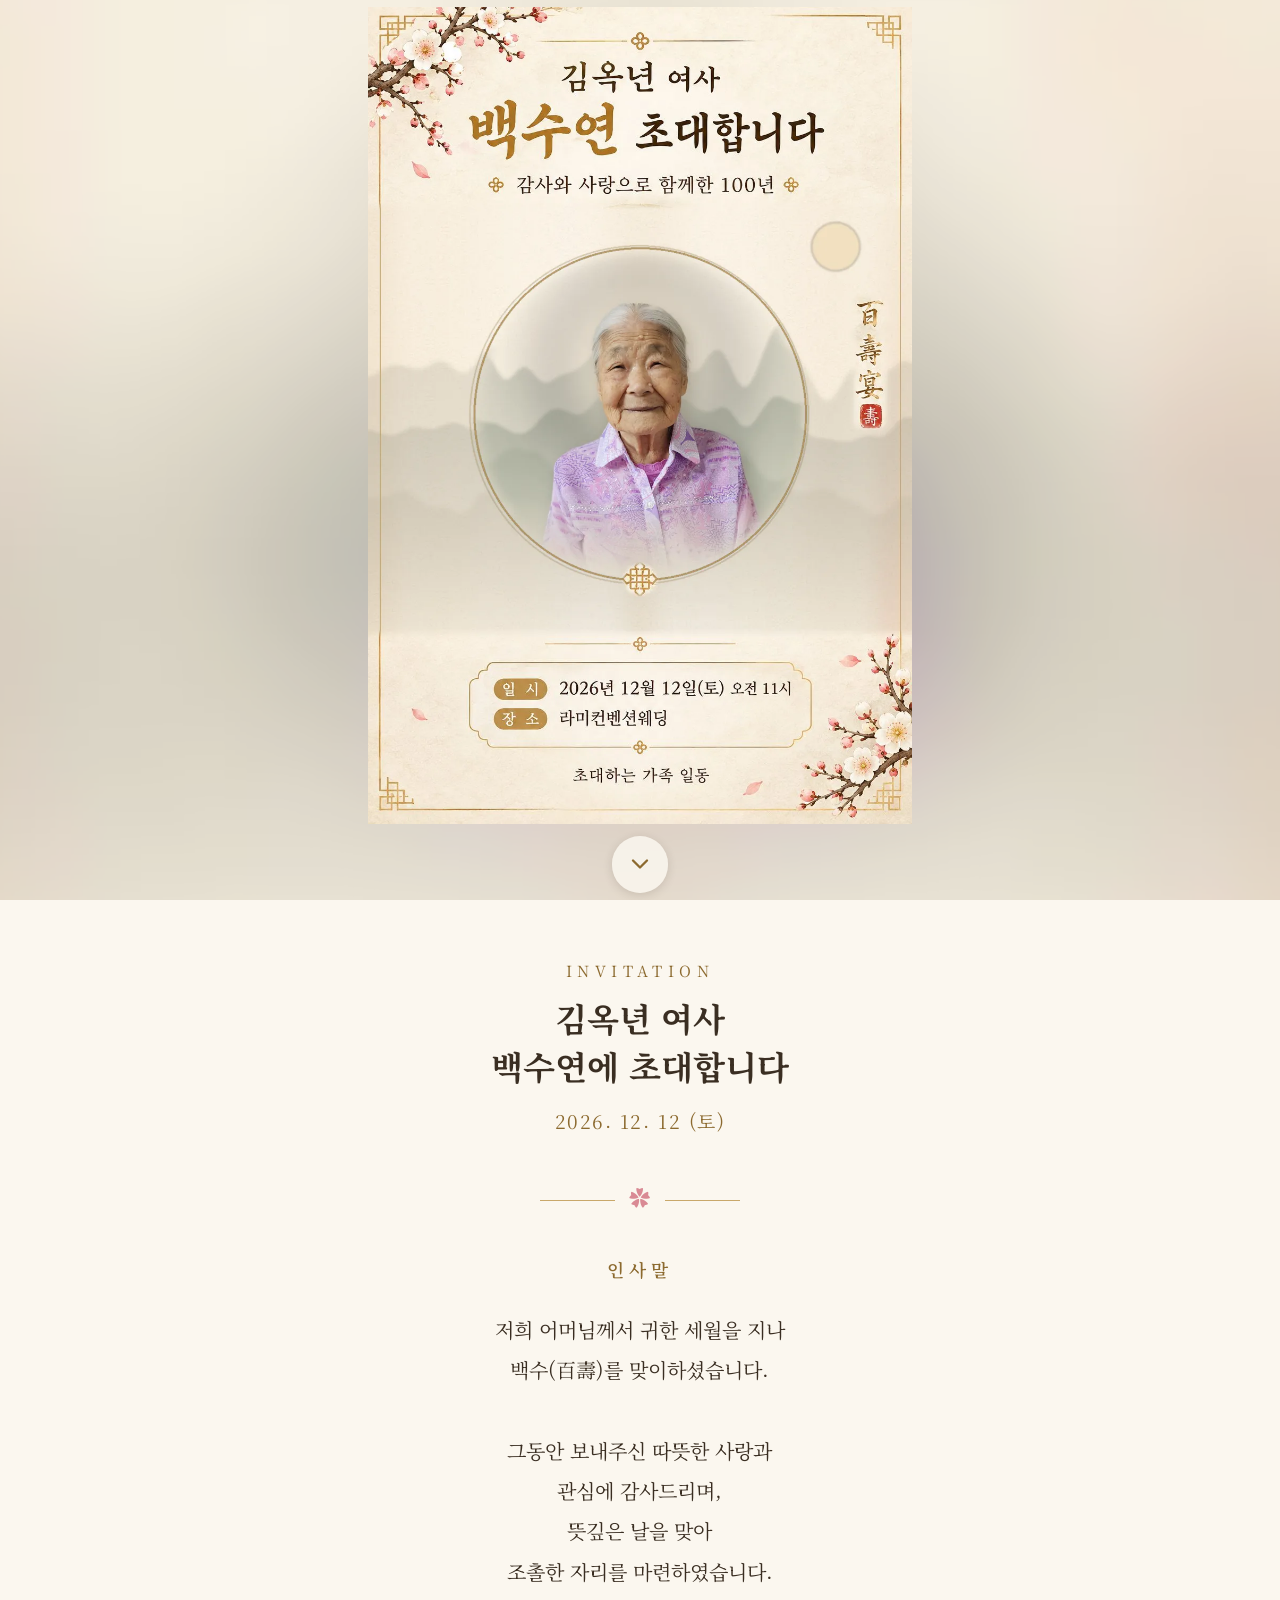
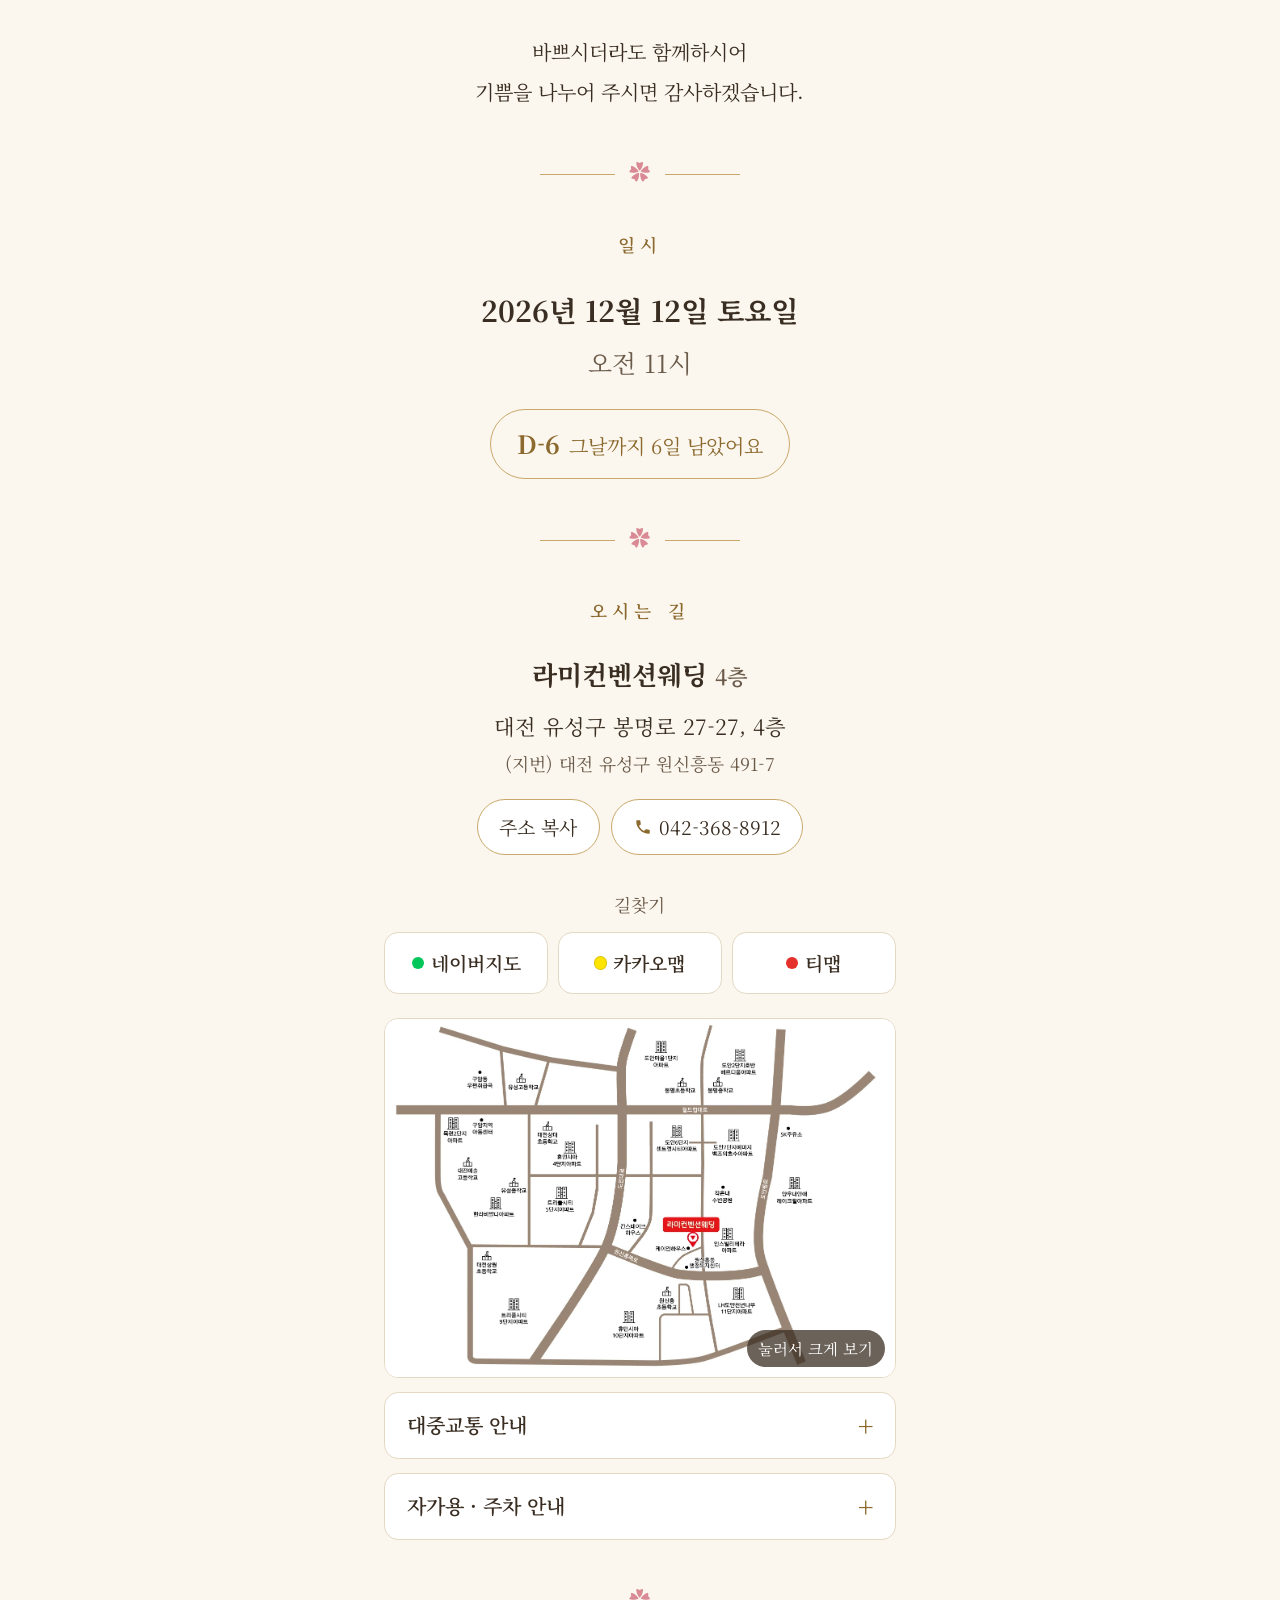
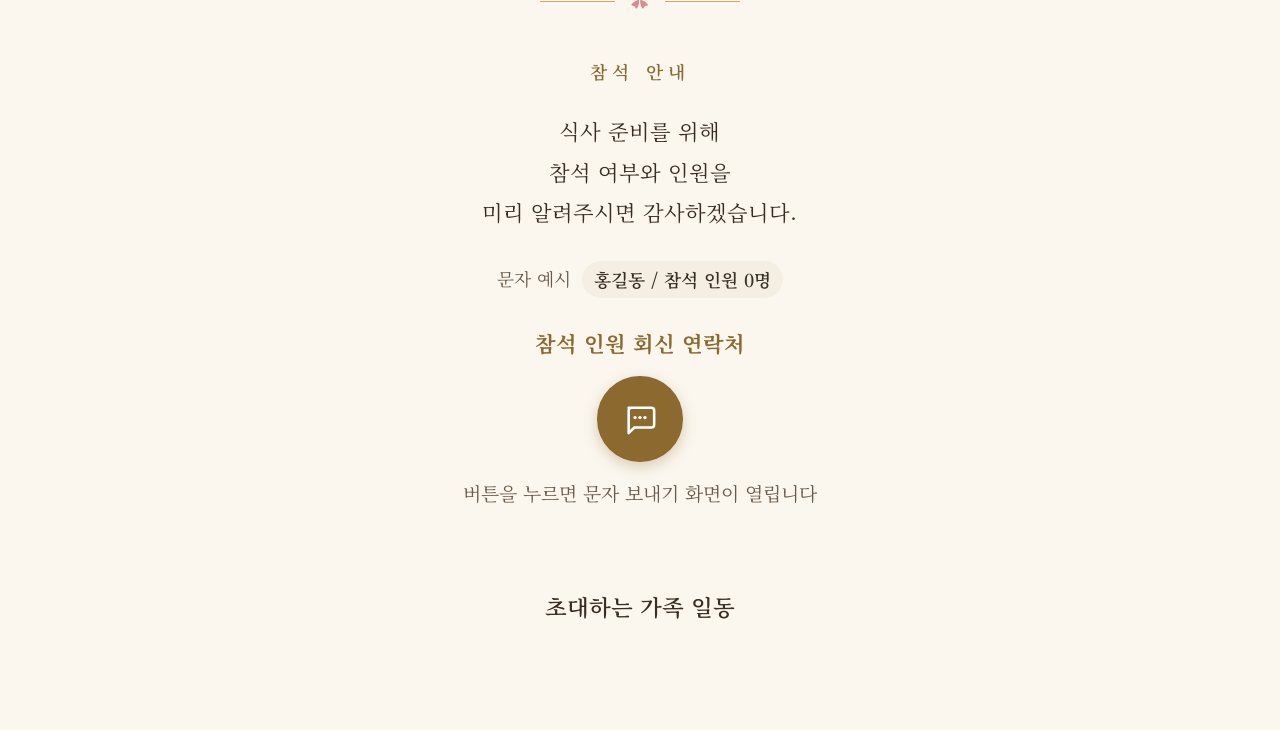
==== commit d8d53005: "아이패드·맥: 본문 배경을 화면 양쪽 끝까지 채움 Co-Authored-By: Claude Opus 5.5 <noreply@anthropic.com> Claude-Session: " ====
--- a/v2/index.html
+++ b/v2/index.html
@@ -22,7 +22,7 @@
 <link rel="preconnect" href="https://fonts.googleapis.com">
 <link rel="preconnect" href="https://fonts.gstatic.com" crossorigin>
 <link rel="stylesheet" href="https://fonts.googleapis.com/css2?family=Noto+Serif+KR:wght@400;600;700&display=swap">
-<link rel="stylesheet" href="style.css?v=20261028v2w">
+<link rel="stylesheet" href="style.css?v=20261028v2w3">
 </head>
 <body>
 
@@ -149,6 +149,6 @@
 </main>
 
 <div class="toast" id="toast" role="status" aria-live="polite"></div>
-<script src="main.js?v=20261028v2w"></script>
+<script src="main.js?v=20261028v2w3"></script>
 </body>
 </html>
--- a/v2/style.css
+++ b/v2/style.css
@@ -205,3 +205,9 @@
   .scroll-hint { animation: none; }
   .js .reveal { opacity: 1; transform: none; transition: none; }
 }
+
+/* 아이패드·맥: 본문 배경을 화면 양쪽 끝까지 채우고, 글·버튼은 가운데 휴대폰 폭으로 유지 */
+@media (min-width: 700px) {
+  .card { max-width: none; box-shadow: none; }
+  .card > * { max-width: calc(432px * var(--ui)); margin-left: auto; margin-right: auto; }
+}
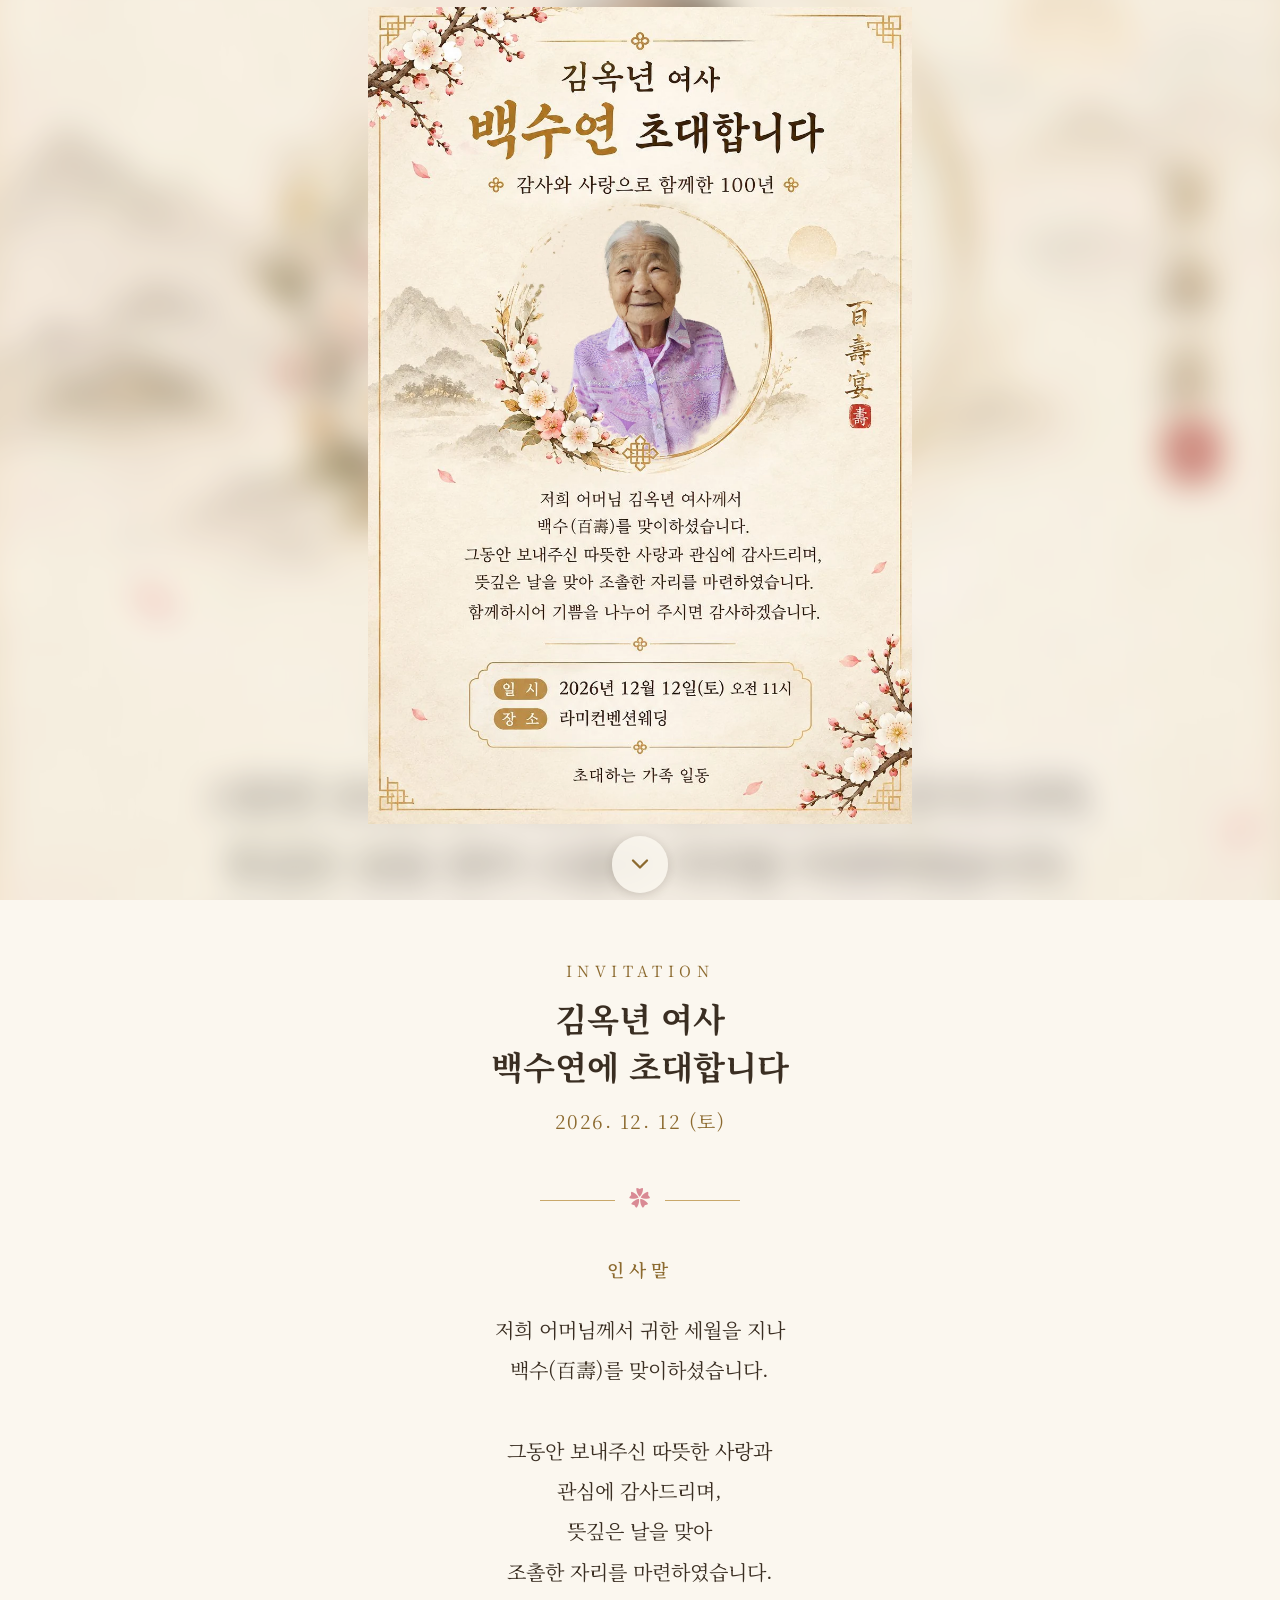
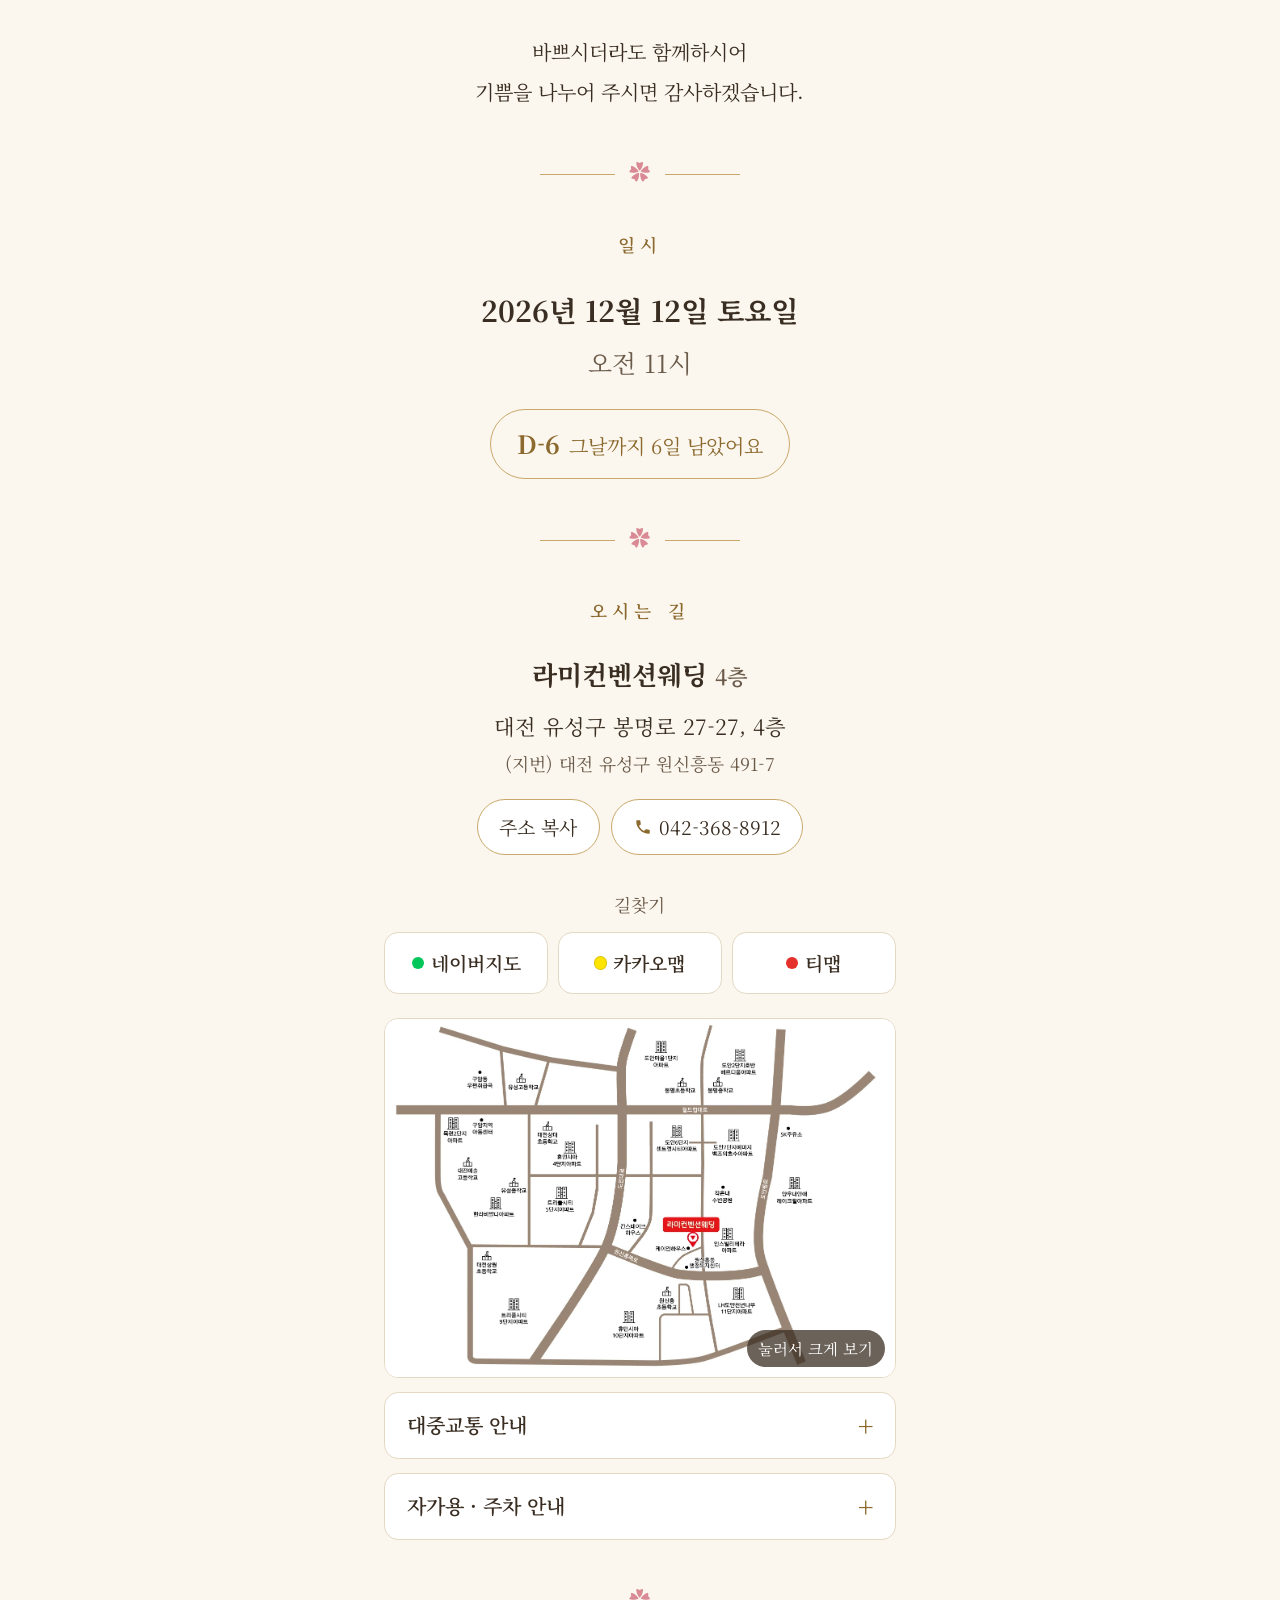
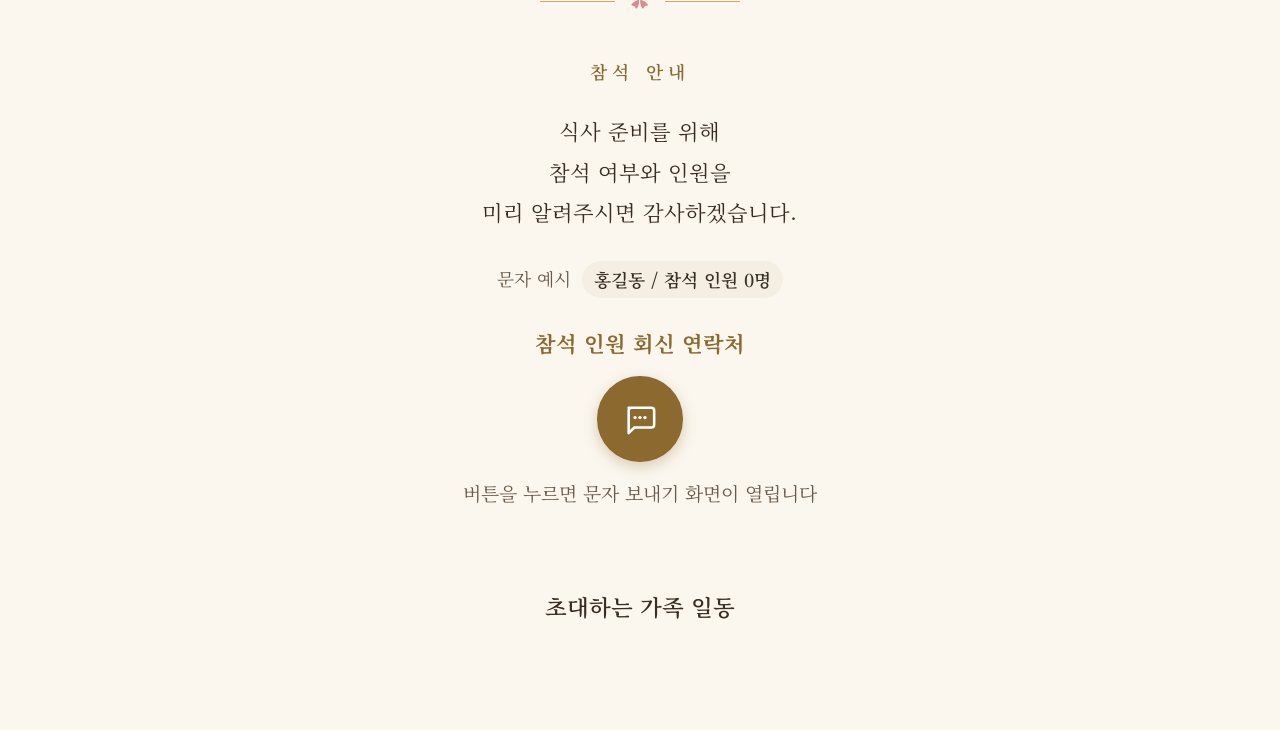
==== commit 00259bc7: "V2 표지를 V1 원본 기반으로 재제작(원 안 사진만 교체), V3·V4 폐기 - V1 cover.jpg 위에 원형 액자 안쪽만 새 사진으로 교체, 원 안 배경은 종이색 - 매화 " ====
--- a/v2/index.html
+++ b/v2/index.html
@@ -10,7 +10,7 @@
 <meta property="og:type" content="website">
 <meta property="og:title" content="김옥년 여사 백수연에 초대합니다">
 <meta property="og:description" content="2026년 12월 12일(토) 오전 11시 · 대전 라미컨벤션웨딩">
-<meta property="og:image" content="https://yjmmsk.github.io/Kim-100/v2/images/og.jpg">
+<meta property="og:image" content="https://yjmmsk.github.io/Kim-100/v2/images/og.jpg?v=20261029">
 <meta property="og:image:width" content="1200">
 <meta property="og:image:height" content="630">
 <meta property="og:url" content="https://yjmmsk.github.io/Kim-100/v2/">
@@ -18,20 +18,20 @@
 <meta name="twitter:card" content="summary_large_image">
 <link rel="icon" type="image/png" href="images/favicon.png">
 <link rel="apple-touch-icon" href="images/apple-touch-icon.png">
-<link rel="preload" as="image" href="images/cover.webp" type="image/webp">
+<link rel="preload" as="image" href="images/cover.webp?v=20261029" type="image/webp">
 <link rel="preconnect" href="https://fonts.googleapis.com">
 <link rel="preconnect" href="https://fonts.gstatic.com" crossorigin>
 <link rel="stylesheet" href="https://fonts.googleapis.com/css2?family=Noto+Serif+KR:wght@400;600;700&display=swap">
-<link rel="stylesheet" href="style.css?v=20261028v2w3">
+<link rel="stylesheet" href="style.css?v=20261029v2r">
 </head>
 <body>
 
 <header class="cover" aria-label="백수연 초대 포스터">
   <div class="cover-bg" aria-hidden="true"></div>
   <picture>
-    <source srcset="images/cover.webp" type="image/webp">
-    <img class="cover-img" src="images/cover.jpg" width="1024" height="1536"
-         alt="김옥년 여사 백수연 초대합니다. 감사와 사랑으로 함께한 100년. 연보라 블라우스를 입고 웃고 계신 김옥년 여사 사진. 2026년 12월 12일 토요일 오전 11시, 라미컨벤션웨딩. 초대하는 가족 일동.">
+    <source srcset="images/cover.webp?v=20261029" type="image/webp">
+    <img class="cover-img" src="images/cover.jpg?v=20261029" width="1024" height="1536"
+         alt="김옥년 여사 백수연 초대합니다. 감사와 사랑으로 함께한 100년. 연보라 블라우스를 입고 웃고 계신 김옥년 여사 사진. 저희 어머님 김옥년 여사께서 백수(百壽)를 맞이하셨습니다. 그동안 보내주신 따뜻한 사랑과 관심에 감사드리며, 뜻깊은 날을 맞아 조촐한 자리를 마련하였습니다. 함께하시어 기쁨을 나누어 주시면 감사하겠습니다. 2026년 12월 12일 토요일 오전 11시, 라미컨벤션웨딩. 초대하는 가족 일동.">
   </picture>
   <a class="scroll-hint" href="#main" aria-label="초대장 내용 보기">
     <svg viewBox="0 0 24 24" width="28" height="28" aria-hidden="true"><path d="M6 9l6 6 6-6" fill="none" stroke="currentColor" stroke-width="2" stroke-linecap="round" stroke-linejoin="round"/></svg>
@@ -149,6 +149,6 @@
 </main>
 
 <div class="toast" id="toast" role="status" aria-live="polite"></div>
-<script src="main.js?v=20261028v2w3"></script>
+<script src="main.js?v=20261029v2r"></script>
 </body>
 </html>
--- a/v2/style.css
+++ b/v2/style.css
@@ -45,7 +45,7 @@
 .cover-bg {
   position: absolute;
   inset: -40px;
-  background: url("images/cover-blur.jpg") center / cover no-repeat;
+  background: url("images/cover-blur.jpg?v=20261029") center / cover no-repeat;
   filter: blur(calc(14px * var(--ui))) saturate(0.9);
   opacity: 0.85;
 }
